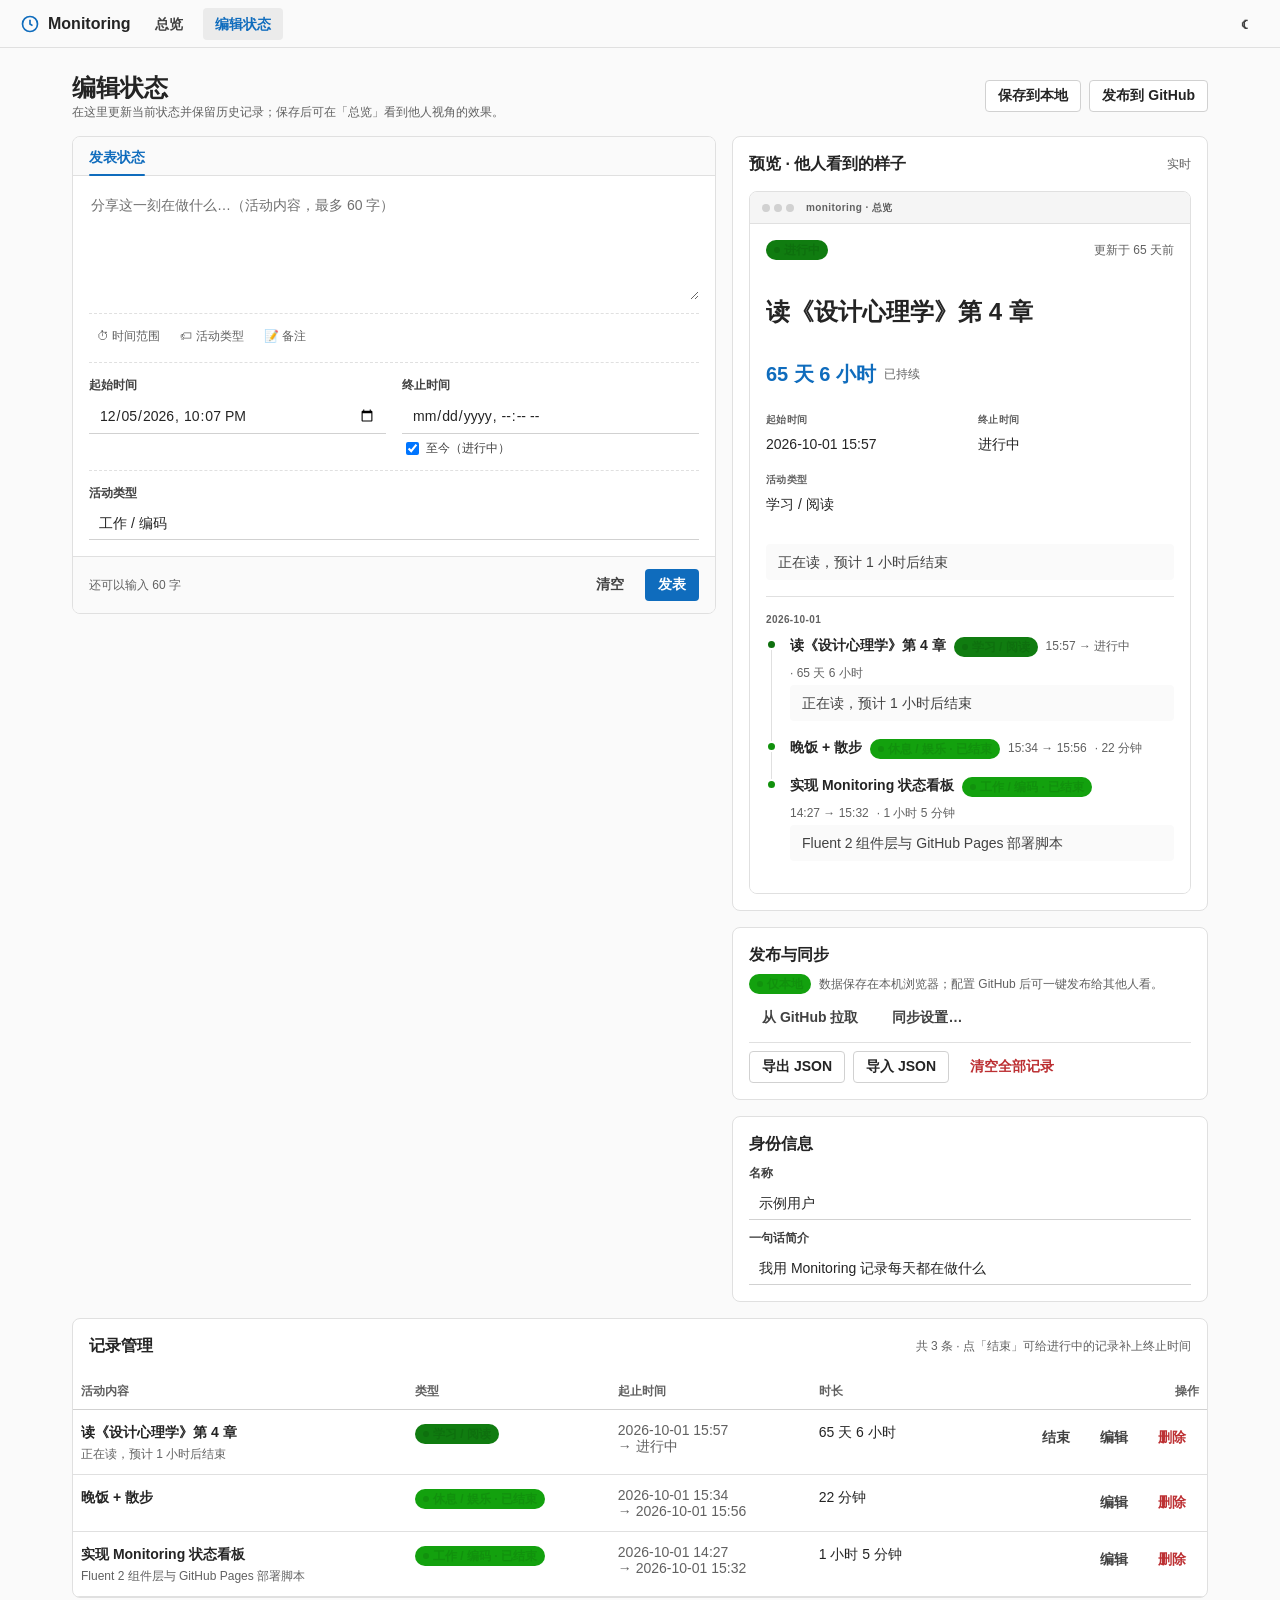
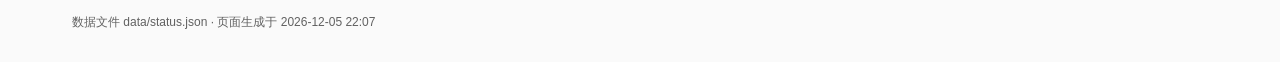
==== edit.html @ 35f2500c "feat: Monitoring 状态看板（Fluent 2 观看页 + QQ 空间式编辑页 + GitHub Pages 一键部署）" ====
<!DOCTYPE html>
<html lang="zh-CN">
<head>
<meta charset="utf-8">
<meta name="viewport" content="width=device-width, initial-scale=1">
<title>Monitoring · 编辑状态</title>
<meta name="color-scheme" content="light dark">
<link rel="icon" href="data:image/svg+xml,<svg xmlns='http://www.w3.org/2000/svg' viewBox='0 0 32 32'><circle cx='16' cy='16' r='11' fill='%230f6cbd'/></svg>">
<link rel="stylesheet" href="assets/tokens.min.css">
<link rel="stylesheet" href="assets/app.css">
</head>
<body>
<header class="app-header">
  <span class="app-header__brand">
    <svg width="20" height="20" viewBox="0 0 24 24" fill="none" stroke="currentColor" stroke-width="2" aria-hidden="true">
      <circle cx="12" cy="12" r="9"></circle><path d="M12 7v5l3 2"></path>
    </svg>
    <span>Monitoring</span>
  </span>
  <nav class="row" aria-label="主导航">
    <a class="nav-link" href="index.html">总览</a>
    <a class="nav-link" href="edit.html" aria-current="page">编辑状态</a>
  </nav>
  <span class="app-header__spacer"></span>
  <button class="btn btn--subtle btn--icon" type="button" data-theme-toggle aria-label="切换主题">☾</button>
</header>

<main class="shell">
  <div class="stack">
    <div class="row row--between">
      <div>
        <h1 class="title3">编辑状态</h1>
        <p class="caption1">在这里更新当前状态并保留历史记录；保存后可在「总览」看到他人视角的效果。</p>
      </div>
      <div class="row">
        <button class="btn btn--secondary" id="save-local" type="button">保存到本地</button>
        <button class="btn btn--secondary" id="push-btn" type="button">发布到 GitHub</button>
      </div>
    </div>

    <div class="grid-2">
      <!-- 左：QQ 空间式发表框 -->
      <section class="composer" aria-label="状态编辑器">
        <div class="composer__tabs" role="tablist">
          <button class="composer__tab" role="tab" aria-selected="true" id="composer-tab">发表状态</button>
        </div>

        <div class="composer__body">
          <label class="hide" for="activity">活动内容</label>
          <textarea class="composer__editable" id="activity" maxlength="60"
            placeholder="分享这一刻在做什么…（活动内容，最多 60 字）"></textarea>

          <div class="composer__toolbar">
            <button class="tool" type="button" data-toggle="time" aria-expanded="true">⏱ 时间范围</button>
            <button class="tool" type="button" data-toggle="kind" aria-expanded="true">🏷 活动类型</button>
            <button class="tool" type="button" data-toggle="note" aria-expanded="false">📝 备注</button>
            <span class="grow"></span>
            <span class="caption1" id="editing-hint"></span>
          </div>

          <div class="composer__panel" id="panel-time">
            <div class="field">
              <label class="field__label" for="start">起始时间</label>
              <input class="input" type="datetime-local" id="start">
            </div>
            <div class="field">
              <label class="field__label" for="end">终止时间</label>
              <input class="input" type="datetime-local" id="end">
              <label class="check" for="ongoing"><input type="checkbox" id="ongoing"> 至今（进行中）</label>
            </div>
          </div>

          <div class="composer__panel" id="panel-kind">
            <div class="field">
              <label class="field__label" for="kind">活动类型</label>
              <select class="select" id="kind"></select>
            </div>
          </div>

          <div class="composer__panel" id="panel-note" hidden>
            <div class="field">
              <label class="field__label" for="note">备注</label>
              <textarea class="textarea" id="note" maxlength="1000" placeholder="补充说明，会显示在记录卡片里"></textarea>
            </div>
          </div>
        </div>

        <div class="composer__footer">
          <span class="counter" id="counter">还可以输入 60 字</span>
          <div class="row">
            <button class="btn btn--subtle hide" id="cancel-edit" type="button">取消编辑</button>
            <button class="btn btn--subtle" id="reset-btn" type="button">清空</button>
            <button class="btn btn--primary" id="submit-btn" type="button">发表</button>
          </div>
        </div>
      </section>

      <!-- 右：预览 / 身份 / 同步 -->
      <div class="stack">
        <section class="card">
          <div class="row row--between">
            <h2 class="subtitle2">预览 · 他人看到的样子</h2>
            <span class="caption1">实时</span>
          </div>
          <div class="preview-frame" style="margin-top: var(--spacingVerticalL)">
            <div class="preview-frame__bar">
              <span class="preview-frame__dot"></span><span class="preview-frame__dot"></span><span class="preview-frame__dot"></span>
              <span class="caption2" style="margin-left: var(--spacingHorizontalS)">monitoring · 总览</span>
            </div>
            <div class="preview-frame__body stack">
              <div id="preview-hero"></div>
              <hr class="divider">
              <div id="preview-timeline"></div>
            </div>
          </div>
        </section>

        <section class="card stack-s">
          <h2 class="subtitle2">发布与同步</h2>
          <div class="sync-state" id="sync-state"></div>
          <div class="row">
            <button class="btn btn--subtle" id="pull-btn" type="button">从 GitHub 拉取</button>
            <button class="btn btn--subtle" id="sync-btn" type="button">同步设置…</button>
          </div>
          <hr class="divider">
          <div class="row">
            <button class="btn btn--secondary" id="export-btn" type="button">导出 JSON</button>
            <button class="btn btn--secondary" id="import-btn" type="button">导入 JSON</button>
            <input class="hide" type="file" id="import-file" accept="application/json">
            <button class="btn btn--danger" id="clear-btn" type="button">清空全部记录</button>
          </div>
        </section>

        <section class="card stack-s">
          <h2 class="subtitle2">身份信息</h2>
          <div class="field">
            <label class="field__label" for="owner-name">名称</label>
            <input class="input" id="owner-name" maxlength="40" placeholder="例如：张三">
          </div>
          <div class="field">
            <label class="field__label" for="owner-bio">一句话简介</label>
            <input class="input" id="owner-bio" maxlength="200" placeholder="例如：在读研究生 / 后端工程师">
          </div>
        </section>
      </div>
    </div>

    <section class="card card--flush">
      <div class="row row--between" style="padding: var(--spacingHorizontalL)">
        <h2 class="subtitle2">记录管理</h2>
        <span class="caption1" id="count-hint"></span>
      </div>
      <table class="table">
        <thead>
          <tr><th>活动内容</th><th>类型</th><th>起止时间</th><th>时长</th><th>操作</th></tr>
        </thead>
        <tbody id="records"></tbody>
      </table>
      <div id="records-empty"></div>
    </section>

    <p class="caption1" id="page-footer"></p>
  </div>
</main>

<!-- 同步设置对话框 -->
<div class="dialog-backdrop hide" id="sync-dialog" role="dialog" aria-modal="true" aria-labelledby="sync-title">
  <div class="dialog stack">
    <div>
      <h2 class="subtitle1" id="sync-title">GitHub 同步设置</h2>
      <p class="caption1">保存时直接向仓库提交 <span class="mono">data/status.json</span>，GitHub Pages 会自动重新发布。Token 只存在本机 localStorage，不会写进仓库；建议使用只勾选 <span class="mono">Contents: Read and write</span> 的细粒度 Token。</p>
    </div>
    <div class="field">
      <label class="field__label" for="cfg-owner">仓库所有者（用户名或组织）</label>
      <input class="input" id="cfg-owner" placeholder="octocat">
    </div>
    <div class="field">
      <label class="field__label" for="cfg-repo">仓库名</label>
      <input class="input" id="cfg-repo" placeholder="Monitoring">
    </div>
    <div class="field">
      <label class="field__label" for="cfg-branch">分支</label>
      <input class="input" id="cfg-branch" placeholder="main">
    </div>
    <div class="field">
      <label class="field__label" for="cfg-path">数据文件路径</label>
      <input class="input" id="cfg-path" placeholder="data/status.json">
    </div>
    <div class="field">
      <label class="field__label" for="cfg-token">个人访问令牌（PAT）</label>
      <input class="input" id="cfg-token" type="password" placeholder="github_pat_..." autocomplete="off">
    </div>
    <div class="row row--between">
      <button class="btn btn--danger" id="sync-clear" type="button">清除配置</button>
      <span class="grow"></span>
      <button class="btn btn--subtle" id="sync-cancel" type="button">取消</button>
      <button class="btn btn--primary" id="sync-save" type="button">保存设置</button>
    </div>
  </div>
</div>

<script src="assets/store.js"></script>
<script src="assets/ui.js"></script>
<script src="assets/edit.js"></script>
</body>
</html>
---- assets/tokens.min.css ----
/* 由 scripts/gen_tokens.mjs 从 @fluentui/tokens 自动生成 —— 请勿手改。
 * 精简子集: 只保留状态页/仪表盘会用到的 token，远小于全量 tokens.css，
 * 适合直接内联进单页应用。需要更多 token 时把规则加进 gen_tokens.mjs 的 KEEP。
 */

:root {
  /* 圆角 */
  --borderRadiusNone: 0;
  --borderRadiusSmall: 2px;
  --borderRadiusMedium: 4px;
  --borderRadiusLarge: 6px;
  --borderRadiusXLarge: 8px;
  --borderRadius2XLarge: 12px;
  --borderRadiusCircular: 10000px;

  /* 描边宽度 */
  --strokeWidthThin: 1px;
  --strokeWidthThick: 2px;
  --strokeWidthThicker: 3px;
  --strokeWidthThickest: 4px;


  /* 字体 */
  --fontSizeBase100: 10px;
  --fontSizeBase200: 12px;
  --fontSizeBase300: 14px;
  --fontSizeBase400: 16px;
  --fontSizeBase500: 20px;
  --fontSizeBase600: 24px;
  --fontFamilyBase: 'Segoe UI', 'Segoe UI Web (West European)', -apple-system, BlinkMacSystemFont, Roboto, 'Helvetica Neue', sans-serif;
  --fontFamilyMonospace: Consolas, 'Courier New', Courier, monospace;
  --fontFamilyNumeric: Bahnschrift, 'Segoe UI', 'Segoe UI Web (West European)', -apple-system, BlinkMacSystemFont, Roboto, 'Helvetica Neue', sans-serif;


  /* 字号/字重 */
  --fontSizeBase100: 10px;
  --fontSizeBase200: 12px;
  --fontSizeBase300: 14px;
  --fontSizeBase400: 16px;
  --fontSizeBase500: 20px;
  --fontSizeBase600: 24px;

  /* 高度层次 elevation */
  --shadow2: 0 0 2px rgba(0,0,0,0.12), 0 1px 2px rgba(0,0,0,0.14);
  --shadow4: 0 0 2px rgba(0,0,0,0.12), 0 2px 4px rgba(0,0,0,0.14);
  --shadow8: 0 0 2px rgba(0,0,0,0.12), 0 4px 8px rgba(0,0,0,0.14);
  --shadow16: 0 0 2px rgba(0,0,0,0.12), 0 8px 16px rgba(0,0,0,0.14);
  --shadow28: 0 0 8px rgba(0,0,0,0.12), 0 14px 28px rgba(0,0,0,0.14);
  --shadow64: 0 0 8px rgba(0,0,0,0.12), 0 32px 64px rgba(0,0,0,0.14);

  /* 动效时长 */
  --durationUltraFast: 50ms;
  --durationFaster: 100ms;
  --durationFast: 150ms;
  --durationNormal: 200ms;
  --durationSlow: 300ms;
  --durationSlower: 400ms;

  /* 缓动曲线 */
  --curveAccelerateMax: cubic-bezier(0.9,0.1,1,0.2);
  --curveAccelerateMid: cubic-bezier(1,0,1,1);
  --curveAccelerateMin: cubic-bezier(0.8,0,0.78,1);
  --curveDecelerateMax: cubic-bezier(0.1,0.9,0.2,1);
  --curveDecelerateMid: cubic-bezier(0,0,0,1);
  --curveDecelerateMin: cubic-bezier(0.33,0,0.1,1);
  --curveEasyEaseMax: cubic-bezier(0.8,0,0.2,1);
  --curveEasyEase: cubic-bezier(0.33,0,0.67,1);

  /* 其他(颜色等) */
  --spacingHorizontalNone: 0;
  --spacingHorizontalXXS: 2px;
  --spacingHorizontalXS: 4px;
  --spacingHorizontalSNudge: 6px;
  --spacingHorizontalS: 8px;
  --spacingHorizontalMNudge: 10px;
  --spacingHorizontalM: 12px;
  --spacingHorizontalL: 16px;
  --spacingHorizontalXL: 20px;
  --spacingHorizontalXXL: 24px;
  --spacingHorizontalXXXL: 32px;
  --spacingVerticalNone: 0;
  --spacingVerticalXXS: 2px;
  --spacingVerticalXS: 4px;
  --spacingVerticalSNudge: 6px;
  --spacingVerticalS: 8px;
  --spacingVerticalMNudge: 10px;
  --spacingVerticalM: 12px;
  --spacingVerticalL: 16px;
  --spacingVerticalXL: 20px;
  --spacingVerticalXXL: 24px;
  --spacingVerticalXXXL: 32px;
  --colorNeutralForeground1: #242424;
  --colorNeutralForeground1Hover: #242424;
  --colorNeutralForeground1Pressed: #242424;
  --colorNeutralForeground1Selected: #242424;
  --colorNeutralForeground2: #424242;
  --colorNeutralForeground2Hover: #242424;
  --colorNeutralForeground2Pressed: #242424;
  --colorNeutralForeground2Selected: #242424;
  --colorNeutralForeground3: #616161;
  --colorNeutralForeground3Hover: #424242;
  --colorNeutralForeground3Pressed: #424242;
  --colorNeutralForeground3Selected: #424242;
  --colorNeutralForeground4: #707070;
  --colorNeutralForegroundDisabled: #bdbdbd;
  --colorNeutralForegroundInvertedDisabled: rgba(255, 255, 255, 0.4);
  --colorCompoundBrandForeground1: #0f6cbd;
  --colorCompoundBrandForeground1Hover: #115ea3;
  --colorCompoundBrandForeground1Pressed: #0f548c;
  --colorBrandForeground1: #0f6cbd;
  --colorBrandForeground2: #115ea3;
  --colorBrandForeground2Hover: #0f548c;
  --colorBrandForeground2Pressed: #0a2e4a;
  --colorNeutralForegroundInverted: #ffffff;
  --colorNeutralForegroundOnBrand: #ffffff;
  --colorNeutralForegroundInvertedLink: #ffffff;
  --colorBrandForegroundInverted: #479ef5;
  --colorBrandForegroundInvertedHover: #62abf5;
  --colorBrandForegroundInvertedPressed: #479ef5;
  --colorNeutralBackground1: #ffffff;
  --colorNeutralBackground1Hover: #f5f5f5;
  --colorNeutralBackground1Pressed: #e0e0e0;
  --colorNeutralBackground1Selected: #ebebeb;
  --colorNeutralBackground2: #fafafa;
  --colorNeutralBackground2Hover: #f0f0f0;
  --colorNeutralBackground2Pressed: #dbdbdb;
  --colorNeutralBackground2Selected: #e6e6e6;
  --colorNeutralBackground3: #f5f5f5;
  --colorNeutralBackground3Hover: #ebebeb;
  --colorNeutralBackground3Pressed: #d6d6d6;
  --colorNeutralBackground3Selected: #e0e0e0;
  --colorNeutralBackground4: #f0f0f0;
  --colorNeutralBackground4Hover: #fafafa;
  --colorNeutralBackground4Pressed: #f5f5f5;
  --colorNeutralBackground4Selected: #ffffff;
  --colorNeutralBackground5: #ebebeb;
  --colorNeutralBackground5Hover: #f5f5f5;
  --colorNeutralBackground5Pressed: #f0f0f0;
  --colorNeutralBackground5Selected: #fafafa;
  --colorNeutralBackground6: #e6e6e6;
  --colorNeutralBackgroundInverted: #292929;
  --colorNeutralBackgroundInvertedHover: #3d3d3d;
  --colorTransparentBackgroundHover: transparent;
  --colorTransparentBackgroundPressed: transparent;
  --colorTransparentBackgroundSelected: transparent;
  --colorNeutralBackgroundDisabled: #f0f0f0;
  --colorBrandBackground: #0f6cbd;
  --colorBrandBackgroundHover: #115ea3;
  --colorBrandBackgroundPressed: #0c3b5e;
  --colorBrandBackgroundSelected: #0f548c;
  --colorCompoundBrandBackground: #0f6cbd;
  --colorCompoundBrandBackgroundHover: #115ea3;
  --colorCompoundBrandBackgroundPressed: #0f548c;
  --colorBrandBackground2: #ebf3fc;
  --colorBrandBackground2Hover: #cfe4fa;
  --colorBrandBackground2Pressed: #96c6fa;
  --colorBrandBackgroundInverted: #ffffff;
  --colorBrandBackgroundInvertedHover: #ebf3fc;
  --colorBrandBackgroundInvertedPressed: #b4d6fa;
  --colorBrandBackgroundInvertedSelected: #cfe4fa;
  --colorNeutralStroke1: #d1d1d1;
  --colorNeutralStroke1Hover: #c7c7c7;
  --colorNeutralStroke1Pressed: #b3b3b3;
  --colorNeutralStroke2: #e0e0e0;
  --colorNeutralStroke3: #f0f0f0;
  --colorBrandStroke1: #0f6cbd;
  --colorBrandStroke2: #b4d6fa;
  --colorBrandStroke2Hover: #77b7f7;
  --colorBrandStroke2Pressed: #0f6cbd;
  --colorCompoundBrandStroke: #0f6cbd;
  --colorCompoundBrandStrokeHover: #115ea3;
  --colorCompoundBrandStrokePressed: #0f548c;
  --colorStrokeFocus1: #ffffff;
  --colorStrokeFocus2: #000000;
  --colorPaletteRedBackground1: #fdf6f6;
  --colorPaletteRedBackground2: #f1bbbc;
  --colorPaletteRedBackground3: #d13438;
  --colorPaletteRedForeground1: #bc2f32;
  --colorPaletteRedForeground2: #751d1f;
  --colorPaletteRedForeground3: #d13438;
  --colorPaletteRedBorder1: #f1bbbc;
  --colorPaletteRedBorder2: #d13438;
  --colorPaletteGreenBackground1: #f1faf1;
  --colorPaletteGreenBackground2: #9fd89f;
  --colorPaletteGreenBackground3: #107c10;
  --colorPaletteGreenForeground1: #0e700e;
  --colorPaletteGreenForeground2: #094509;
  --colorPaletteGreenForeground3: #107c10;
  --colorPaletteGreenBorder1: #9fd89f;
  --colorPaletteGreenBorder2: #107c10;
  --colorPaletteDarkOrangeBackground3: #da3b01;
  --colorPaletteYellowBackground1: #fffef5;
  --colorPaletteYellowBackground2: #fef7b2;
  --colorPaletteYellowBackground3: #fde300;
  --colorPaletteYellowForeground1: #817400;
  --colorPaletteYellowForeground2: #817400;
  --colorPaletteYellowForeground3: #fde300;
  --colorPaletteYellowBorder1: #fef7b2;
  --colorPaletteYellowBorder2: #fde300;
  --colorPaletteLightGreenBackground1: #f2fbf2;
  --colorPaletteLightGreenBackground2: #a7e3a5;
  --colorPaletteLightGreenBackground3: #13a10e;
  --colorPaletteLightGreenForeground1: #11910d;
  --colorPaletteLightGreenForeground2: #0b5a08;
  --colorPaletteLightGreenForeground3: #13a10e;
  --colorPaletteLightGreenBorder1: #a7e3a5;
  --colorPaletteLightGreenBorder2: #13a10e;
  --colorPaletteMarigoldBackground1: #fefbf4;
  --colorPaletteMarigoldBackground2: #f9e2ae;
  --colorPaletteMarigoldBackground3: #eaa300;
  --colorPaletteMarigoldForeground1: #d39300;
  --colorPaletteMarigoldForeground2: #835b00;
  --colorPaletteMarigoldForeground3: #eaa300;
  --colorPaletteMarigoldBorder1: #f9e2ae;
  --colorPaletteMarigoldBorder2: #eaa300;
}

:root[data-theme="dark"] {
  /* 圆角 */
  --borderRadiusNone: 0;
  --borderRadiusSmall: 2px;
  --borderRadiusMedium: 4px;
  --borderRadiusLarge: 6px;
  --borderRadiusXLarge: 8px;
  --borderRadius2XLarge: 12px;
  --borderRadiusCircular: 10000px;

  /* 描边宽度 */
  --strokeWidthThin: 1px;
  --strokeWidthThick: 2px;
  --strokeWidthThicker: 3px;
  --strokeWidthThickest: 4px;


  /* 字体 */
  --fontSizeBase100: 10px;
  --fontSizeBase200: 12px;
  --fontSizeBase300: 14px;
  --fontSizeBase400: 16px;
  --fontSizeBase500: 20px;
  --fontSizeBase600: 24px;
  --fontFamilyBase: 'Segoe UI', 'Segoe UI Web (West European)', -apple-system, BlinkMacSystemFont, Roboto, 'Helvetica Neue', sans-serif;
  --fontFamilyMonospace: Consolas, 'Courier New', Courier, monospace;
  --fontFamilyNumeric: Bahnschrift, 'Segoe UI', 'Segoe UI Web (West European)', -apple-system, BlinkMacSystemFont, Roboto, 'Helvetica Neue', sans-serif;


  /* 字号/字重 */
  --fontSizeBase100: 10px;
  --fontSizeBase200: 12px;
  --fontSizeBase300: 14px;
  --fontSizeBase400: 16px;
  --fontSizeBase500: 20px;
  --fontSizeBase600: 24px;

  /* 高度层次 elevation */
  --shadow2: 0 0 2px rgba(0,0,0,0.24), 0 1px 2px rgba(0,0,0,0.28);
  --shadow4: 0 0 2px rgba(0,0,0,0.24), 0 2px 4px rgba(0,0,0,0.28);
  --shadow8: 0 0 2px rgba(0,0,0,0.24), 0 4px 8px rgba(0,0,0,0.28);
  --shadow16: 0 0 2px rgba(0,0,0,0.24), 0 8px 16px rgba(0,0,0,0.28);
  --shadow28: 0 0 8px rgba(0,0,0,0.24), 0 14px 28px rgba(0,0,0,0.28);
  --shadow64: 0 0 8px rgba(0,0,0,0.24), 0 32px 64px rgba(0,0,0,0.28);

  /* 动效时长 */
  --durationUltraFast: 50ms;
  --durationFaster: 100ms;
  --durationFast: 150ms;
  --durationNormal: 200ms;
  --durationSlow: 300ms;
  --durationSlower: 400ms;

  /* 缓动曲线 */
  --curveAccelerateMax: cubic-bezier(0.9,0.1,1,0.2);
  --curveAccelerateMid: cubic-bezier(1,0,1,1);
  --curveAccelerateMin: cubic-bezier(0.8,0,0.78,1);
  --curveDecelerateMax: cubic-bezier(0.1,0.9,0.2,1);
  --curveDecelerateMid: cubic-bezier(0,0,0,1);
  --curveDecelerateMin: cubic-bezier(0.33,0,0.1,1);
  --curveEasyEaseMax: cubic-bezier(0.8,0,0.2,1);
  --curveEasyEase: cubic-bezier(0.33,0,0.67,1);

  /* 其他(颜色等) */
  --spacingHorizontalNone: 0;
  --spacingHorizontalXXS: 2px;
  --spacingHorizontalXS: 4px;
  --spacingHorizontalSNudge: 6px;
  --spacingHorizontalS: 8px;
  --spacingHorizontalMNudge: 10px;
  --spacingHorizontalM: 12px;
  --spacingHorizontalL: 16px;
  --spacingHorizontalXL: 20px;
  --spacingHorizontalXXL: 24px;
  --spacingHorizontalXXXL: 32px;
  --spacingVerticalNone: 0;
  --spacingVerticalXXS: 2px;
  --spacingVerticalXS: 4px;
  --spacingVerticalSNudge: 6px;
  --spacingVerticalS: 8px;
  --spacingVerticalMNudge: 10px;
  --spacingVerticalM: 12px;
  --spacingVerticalL: 16px;
  --spacingVerticalXL: 20px;
  --spacingVerticalXXL: 24px;
  --spacingVerticalXXXL: 32px;
  --colorNeutralForeground1: #ffffff;
  --colorNeutralForeground1Hover: #ffffff;
  --colorNeutralForeground1Pressed: #ffffff;
  --colorNeutralForeground1Selected: #ffffff;
  --colorNeutralForeground2: #d6d6d6;
  --colorNeutralForeground2Hover: #ffffff;
  --colorNeutralForeground2Pressed: #ffffff;
  --colorNeutralForeground2Selected: #ffffff;
  --colorNeutralForeground3: #adadad;
  --colorNeutralForeground3Hover: #d6d6d6;
  --colorNeutralForeground3Pressed: #d6d6d6;
  --colorNeutralForeground3Selected: #d6d6d6;
  --colorNeutralForeground4: #999999;
  --colorNeutralForegroundDisabled: #5c5c5c;
  --colorNeutralForegroundInvertedDisabled: rgba(255, 255, 255, 0.4);
  --colorCompoundBrandForeground1: #479ef5;
  --colorCompoundBrandForeground1Hover: #62abf5;
  --colorCompoundBrandForeground1Pressed: #2886de;
  --colorBrandForeground1: #479ef5;
  --colorBrandForeground2: #62abf5;
  --colorBrandForeground2Hover: #96c6fa;
  --colorBrandForeground2Pressed: #ebf3fc;
  --colorNeutralForegroundInverted: #242424;
  --colorNeutralForegroundOnBrand: #ffffff;
  --colorNeutralForegroundInvertedLink: #ffffff;
  --colorBrandForegroundInverted: #0f6cbd;
  --colorBrandForegroundInvertedHover: #115ea3;
  --colorBrandForegroundInvertedPressed: #0f548c;
  --colorNeutralBackground1: #292929;
  --colorNeutralBackground1Hover: #3d3d3d;
  --colorNeutralBackground1Pressed: #1f1f1f;
  --colorNeutralBackground1Selected: #383838;
  --colorNeutralBackground2: #1f1f1f;
  --colorNeutralBackground2Hover: #333333;
  --colorNeutralBackground2Pressed: #141414;
  --colorNeutralBackground2Selected: #2e2e2e;
  --colorNeutralBackground3: #141414;
  --colorNeutralBackground3Hover: #292929;
  --colorNeutralBackground3Pressed: #0a0a0a;
  --colorNeutralBackground3Selected: #242424;
  --colorNeutralBackground4: #0a0a0a;
  --colorNeutralBackground4Hover: #1f1f1f;
  --colorNeutralBackground4Pressed: #000000;
  --colorNeutralBackground4Selected: #1a1a1a;
  --colorNeutralBackground5: #000000;
  --colorNeutralBackground5Hover: #141414;
  --colorNeutralBackground5Pressed: #050505;
  --colorNeutralBackground5Selected: #0f0f0f;
  --colorNeutralBackground6: #333333;
  --colorNeutralBackgroundInverted: #ffffff;
  --colorNeutralBackgroundInvertedHover: #f5f5f5;
  --colorTransparentBackgroundHover: transparent;
  --colorTransparentBackgroundPressed: transparent;
  --colorTransparentBackgroundSelected: transparent;
  --colorNeutralBackgroundDisabled: #141414;
  --colorBrandBackground: #115ea3;
  --colorBrandBackgroundHover: #0f6cbd;
  --colorBrandBackgroundPressed: #0c3b5e;
  --colorBrandBackgroundSelected: #0f548c;
  --colorCompoundBrandBackground: #479ef5;
  --colorCompoundBrandBackgroundHover: #62abf5;
  --colorCompoundBrandBackgroundPressed: #2886de;
  --colorBrandBackground2: #082338;
  --colorBrandBackground2Hover: #0c3b5e;
  --colorBrandBackground2Pressed: #061724;
  --colorBrandBackgroundInverted: #ffffff;
  --colorBrandBackgroundInvertedHover: #ebf3fc;
  --colorBrandBackgroundInvertedPressed: #b4d6fa;
  --colorBrandBackgroundInvertedSelected: #cfe4fa;
  --colorNeutralStroke1: #666666;
  --colorNeutralStroke1Hover: #757575;
  --colorNeutralStroke1Pressed: #6b6b6b;
  --colorNeutralStroke2: #525252;
  --colorNeutralStroke3: #3d3d3d;
  --colorBrandStroke1: #479ef5;
  --colorBrandStroke2: #0e4775;
  --colorBrandStroke2Hover: #0e4775;
  --colorBrandStroke2Pressed: #0a2e4a;
  --colorCompoundBrandStroke: #479ef5;
  --colorCompoundBrandStrokeHover: #62abf5;
  --colorCompoundBrandStrokePressed: #2886de;
  --colorStrokeFocus1: #000000;
  --colorStrokeFocus2: #ffffff;
  --colorPaletteRedBackground1: #3f1011;
  --colorPaletteRedBackground2: #751d1f;
  --colorPaletteRedBackground3: #d13438;
  --colorPaletteRedForeground1: #e37d80;
  --colorPaletteRedForeground2: #f1bbbc;
  --colorPaletteRedForeground3: #e37d80;
  --colorPaletteRedBorder1: #d13438;
  --colorPaletteRedBorder2: #e37d80;
  --colorPaletteGreenBackground1: #052505;
  --colorPaletteGreenBackground2: #094509;
  --colorPaletteGreenBackground3: #107c10;
  --colorPaletteGreenForeground1: #54b054;
  --colorPaletteGreenForeground2: #9fd89f;
  --colorPaletteGreenForeground3: #9fd89f;
  --colorPaletteGreenBorder1: #107c10;
  --colorPaletteGreenBorder2: #9fd89f;
  --colorPaletteDarkOrangeBackground3: #da3b01;
  --colorPaletteYellowBackground1: #4c4400;
  --colorPaletteYellowBackground2: #817400;
  --colorPaletteYellowBackground3: #fde300;
  --colorPaletteYellowForeground1: #feee66;
  --colorPaletteYellowForeground2: #fef7b2;
  --colorPaletteYellowForeground3: #fdea3d;
  --colorPaletteYellowBorder1: #fde300;
  --colorPaletteYellowBorder2: #fdea3d;
  --colorPaletteLightGreenBackground1: #063004;
  --colorPaletteLightGreenBackground2: #0b5a08;
  --colorPaletteLightGreenBackground3: #13a10e;
  --colorPaletteLightGreenForeground1: #5ec75a;
  --colorPaletteLightGreenForeground2: #a7e3a5;
  --colorPaletteLightGreenForeground3: #3db838;
  --colorPaletteLightGreenBorder1: #13a10e;
  --colorPaletteLightGreenBorder2: #3db838;
  --colorPaletteMarigoldBackground1: #463100;
  --colorPaletteMarigoldBackground2: #835b00;
  --colorPaletteMarigoldBackground3: #eaa300;
  --colorPaletteMarigoldForeground1: #f2c661;
  --colorPaletteMarigoldForeground2: #f9e2ae;
  --colorPaletteMarigoldForeground3: #efb839;
  --colorPaletteMarigoldBorder1: #eaa300;
  --colorPaletteMarigoldBorder2: #efb839;
}
@media (prefers-color-scheme: dark) {
:root:not([data-theme="light"]) {
  /* 圆角 */
  --borderRadiusNone: 0;
  --borderRadiusSmall: 2px;
  --borderRadiusMedium: 4px;
  --borderRadiusLarge: 6px;
  --borderRadiusXLarge: 8px;
  --borderRadius2XLarge: 12px;
  --borderRadiusCircular: 10000px;

  /* 描边宽度 */
  --strokeWidthThin: 1px;
  --strokeWidthThick: 2px;
  --strokeWidthThicker: 3px;
  --strokeWidthThickest: 4px;


  /* 字体 */
  --fontSizeBase100: 10px;
  --fontSizeBase200: 12px;
  --fontSizeBase300: 14px;
  --fontSizeBase400: 16px;
  --fontSizeBase500: 20px;
  --fontSizeBase600: 24px;
  --fontFamilyBase: 'Segoe UI', 'Segoe UI Web (West European)', -apple-system, BlinkMacSystemFont, Roboto, 'Helvetica Neue', sans-serif;
  --fontFamilyMonospace: Consolas, 'Courier New', Courier, monospace;
  --fontFamilyNumeric: Bahnschrift, 'Segoe UI', 'Segoe UI Web (West European)', -apple-system, BlinkMacSystemFont, Roboto, 'Helvetica Neue', sans-serif;


  /* 字号/字重 */
  --fontSizeBase100: 10px;
  --fontSizeBase200: 12px;
  --fontSizeBase300: 14px;
  --fontSizeBase400: 16px;
  --fontSizeBase500: 20px;
  --fontSizeBase600: 24px;

  /* 高度层次 elevation */
  --shadow2: 0 0 2px rgba(0,0,0,0.24), 0 1px 2px rgba(0,0,0,0.28);
  --shadow4: 0 0 2px rgba(0,0,0,0.24), 0 2px 4px rgba(0,0,0,0.28);
  --shadow8: 0 0 2px rgba(0,0,0,0.24), 0 4px 8px rgba(0,0,0,0.28);
  --shadow16: 0 0 2px rgba(0,0,0,0.24), 0 8px 16px rgba(0,0,0,0.28);
  --shadow28: 0 0 8px rgba(0,0,0,0.24), 0 14px 28px rgba(0,0,0,0.28);
  --shadow64: 0 0 8px rgba(0,0,0,0.24), 0 32px 64px rgba(0,0,0,0.28);

  /* 动效时长 */
  --durationUltraFast: 50ms;
  --durationFaster: 100ms;
  --durationFast: 150ms;
  --durationNormal: 200ms;
  --durationSlow: 300ms;
  --durationSlower: 400ms;

  /* 缓动曲线 */
  --curveAccelerateMax: cubic-bezier(0.9,0.1,1,0.2);
  --curveAccelerateMid: cubic-bezier(1,0,1,1);
  --curveAccelerateMin: cubic-bezier(0.8,0,0.78,1);
  --curveDecelerateMax: cubic-bezier(0.1,0.9,0.2,1);
  --curveDecelerateMid: cubic-bezier(0,0,0,1);
  --curveDecelerateMin: cubic-bezier(0.33,0,0.1,1);
  --curveEasyEaseMax: cubic-bezier(0.8,0,0.2,1);
  --curveEasyEase: cubic-bezier(0.33,0,0.67,1);

  /* 其他(颜色等) */
  --spacingHorizontalNone: 0;
  --spacingHorizontalXXS: 2px;
  --spacingHorizontalXS: 4px;
  --spacingHorizontalSNudge: 6px;
  --spacingHorizontalS: 8px;
  --spacingHorizontalMNudge: 10px;
  --spacingHorizontalM: 12px;
  --spacingHorizontalL: 16px;
  --spacingHorizontalXL: 20px;
  --spacingHorizontalXXL: 24px;
  --spacingHorizontalXXXL: 32px;
  --spacingVerticalNone: 0;
  --spacingVerticalXXS: 2px;
  --spacingVerticalXS: 4px;
  --spacingVerticalSNudge: 6px;
  --spacingVerticalS: 8px;
  --spacingVerticalMNudge: 10px;
  --spacingVerticalM: 12px;
  --spacingVerticalL: 16px;
  --spacingVerticalXL: 20px;
  --spacingVerticalXXL: 24px;
  --spacingVerticalXXXL: 32px;
  --colorNeutralForeground1: #ffffff;
  --colorNeutralForeground1Hover: #ffffff;
  --colorNeutralForeground1Pressed: #ffffff;
  --colorNeutralForeground1Selected: #ffffff;
  --colorNeutralForeground2: #d6d6d6;
  --colorNeutralForeground2Hover: #ffffff;
  --colorNeutralForeground2Pressed: #ffffff;
  --colorNeutralForeground2Selected: #ffffff;
  --colorNeutralForeground3: #adadad;
  --colorNeutralForeground3Hover: #d6d6d6;
  --colorNeutralForeground3Pressed: #d6d6d6;
  --colorNeutralForeground3Selected: #d6d6d6;
  --colorNeutralForeground4: #999999;
  --colorNeutralForegroundDisabled: #5c5c5c;
  --colorNeutralForegroundInvertedDisabled: rgba(255, 255, 255, 0.4);
  --colorCompoundBrandForeground1: #479ef5;
  --colorCompoundBrandForeground1Hover: #62abf5;
  --colorCompoundBrandForeground1Pressed: #2886de;
  --colorBrandForeground1: #479ef5;
  --colorBrandForeground2: #62abf5;
  --colorBrandForeground2Hover: #96c6fa;
  --colorBrandForeground2Pressed: #ebf3fc;
  --colorNeutralForegroundInverted: #242424;
  --colorNeutralForegroundOnBrand: #ffffff;
  --colorNeutralForegroundInvertedLink: #ffffff;
  --colorBrandForegroundInverted: #0f6cbd;
  --colorBrandForegroundInvertedHover: #115ea3;
  --colorBrandForegroundInvertedPressed: #0f548c;
  --colorNeutralBackground1: #292929;
  --colorNeutralBackground1Hover: #3d3d3d;
  --colorNeutralBackground1Pressed: #1f1f1f;
  --colorNeutralBackground1Selected: #383838;
  --colorNeutralBackground2: #1f1f1f;
  --colorNeutralBackground2Hover: #333333;
  --colorNeutralBackground2Pressed: #141414;
  --colorNeutralBackground2Selected: #2e2e2e;
  --colorNeutralBackground3: #141414;
  --colorNeutralBackground3Hover: #292929;
  --colorNeutralBackground3Pressed: #0a0a0a;
  --colorNeutralBackground3Selected: #242424;
  --colorNeutralBackground4: #0a0a0a;
  --colorNeutralBackground4Hover: #1f1f1f;
  --colorNeutralBackground4Pressed: #000000;
  --colorNeutralBackground4Selected: #1a1a1a;
  --colorNeutralBackground5: #000000;
  --colorNeutralBackground5Hover: #141414;
  --colorNeutralBackground5Pressed: #050505;
  --colorNeutralBackground5Selected: #0f0f0f;
  --colorNeutralBackground6: #333333;
  --colorNeutralBackgroundInverted: #ffffff;
  --colorNeutralBackgroundInvertedHover: #f5f5f5;
  --colorTransparentBackgroundHover: transparent;
  --colorTransparentBackgroundPressed: transparent;
  --colorTransparentBackgroundSelected: transparent;
  --colorNeutralBackgroundDisabled: #141414;
  --colorBrandBackground: #115ea3;
  --colorBrandBackgroundHover: #0f6cbd;
  --colorBrandBackgroundPressed: #0c3b5e;
  --colorBrandBackgroundSelected: #0f548c;
  --colorCompoundBrandBackground: #479ef5;
  --colorCompoundBrandBackgroundHover: #62abf5;
  --colorCompoundBrandBackgroundPressed: #2886de;
  --colorBrandBackground2: #082338;
  --colorBrandBackground2Hover: #0c3b5e;
  --colorBrandBackground2Pressed: #061724;
  --colorBrandBackgroundInverted: #ffffff;
  --colorBrandBackgroundInvertedHover: #ebf3fc;
  --colorBrandBackgroundInvertedPressed: #b4d6fa;
  --colorBrandBackgroundInvertedSelected: #cfe4fa;
  --colorNeutralStroke1: #666666;
  --colorNeutralStroke1Hover: #757575;
  --colorNeutralStroke1Pressed: #6b6b6b;
  --colorNeutralStroke2: #525252;
  --colorNeutralStroke3: #3d3d3d;
  --colorBrandStroke1: #479ef5;
  --colorBrandStroke2: #0e4775;
  --colorBrandStroke2Hover: #0e4775;
  --colorBrandStroke2Pressed: #0a2e4a;
  --colorCompoundBrandStroke: #479ef5;
  --colorCompoundBrandStrokeHover: #62abf5;
  --colorCompoundBrandStrokePressed: #2886de;
  --colorStrokeFocus1: #000000;
  --colorStrokeFocus2: #ffffff;
  --colorPaletteRedBackground1: #3f1011;
  --colorPaletteRedBackground2: #751d1f;
  --colorPaletteRedBackground3: #d13438;
  --colorPaletteRedForeground1: #e37d80;
  --colorPaletteRedForeground2: #f1bbbc;
  --colorPaletteRedForeground3: #e37d80;
  --colorPaletteRedBorder1: #d13438;
  --colorPaletteRedBorder2: #e37d80;
  --colorPaletteGreenBackground1: #052505;
  --colorPaletteGreenBackground2: #094509;
  --colorPaletteGreenBackground3: #107c10;
  --colorPaletteGreenForeground1: #54b054;
  --colorPaletteGreenForeground2: #9fd89f;
  --colorPaletteGreenForeground3: #9fd89f;
  --colorPaletteGreenBorder1: #107c10;
  --colorPaletteGreenBorder2: #9fd89f;
  --colorPaletteDarkOrangeBackground3: #da3b01;
  --colorPaletteYellowBackground1: #4c4400;
  --colorPaletteYellowBackground2: #817400;
  --colorPaletteYellowBackground3: #fde300;
  --colorPaletteYellowForeground1: #feee66;
  --colorPaletteYellowForeground2: #fef7b2;
  --colorPaletteYellowForeground3: #fdea3d;
  --colorPaletteYellowBorder1: #fde300;
  --colorPaletteYellowBorder2: #fdea3d;
  --colorPaletteLightGreenBackground1: #063004;
  --colorPaletteLightGreenBackground2: #0b5a08;
  --colorPaletteLightGreenBackground3: #13a10e;
  --colorPaletteLightGreenForeground1: #5ec75a;
  --colorPaletteLightGreenForeground2: #a7e3a5;
  --colorPaletteLightGreenForeground3: #3db838;
  --colorPaletteLightGreenBorder1: #13a10e;
  --colorPaletteLightGreenBorder2: #3db838;
  --colorPaletteMarigoldBackground1: #463100;
  --colorPaletteMarigoldBackground2: #835b00;
  --colorPaletteMarigoldBackground3: #eaa300;
  --colorPaletteMarigoldForeground1: #f2c661;
  --colorPaletteMarigoldForeground2: #f9e2ae;
  --colorPaletteMarigoldForeground3: #efb839;
  --colorPaletteMarigoldBorder1: #eaa300;
  --colorPaletteMarigoldBorder2: #efb839;
}
}

/* 语义状态色别名 */
:root {
  --statusUpBackground: var(--colorPaletteGreenBackground3);
  --statusUpForeground: var(--colorPaletteGreenForeground1);
  --statusDownBackground: var(--colorPaletteRedBackground3);
  --statusDownForeground: var(--colorPaletteRedForeground1);
  --statusWarnBackground: var(--colorPaletteMarigoldBackground3);
  --statusWarnForeground: var(--colorPaletteMarigoldForeground1);
  --statusIdleBackground: var(--colorPaletteLightGreenBackground3);
  --statusIdleForeground: var(--colorPaletteLightGreenForeground1);
}
---- assets/app.css ----
/* Monitoring — Fluent 2 组件层。数值全部来自 tokens.min.css 的官方 token。 */

/* tokens.min.css 未收录的少数 token 的官方等价映射 */
:root {
  --colorNeutralStrokeAccessible: var(--colorNeutralStroke1);
  --colorNeutralStrokeAccessibleHover: var(--colorNeutralStroke1Hover);
  --colorBrandForegroundLink: var(--colorBrandForeground1);
}

*,
*::before,
*::after {
  box-sizing: border-box;
}

html,
body {
  margin: 0;
  height: 100%;
}

body {
  background: var(--colorNeutralBackground2);
  color: var(--colorNeutralForeground1);
  font-family: var(--fontFamilyBase);
  font-size: var(--fontSizeBase300);
  line-height: 20px;
  -webkit-font-smoothing: antialiased;
}

a {
  color: var(--colorBrandForegroundLink, var(--colorBrandForeground1));
}

:focus-visible {
  outline: 2px solid var(--colorStrokeFocus2);
  outline-offset: 2px;
  border-radius: var(--borderRadiusMedium);
}

.mono {
  font-family: var(--fontFamilyMonospace);
}

/* ---------- 排版 ---------- */
.title3 { font-size: var(--fontSizeBase600); line-height: 32px; font-weight: 600; margin: 0; }
.subtitle1 { font-size: var(--fontSizeBase500); line-height: 28px; font-weight: 600; margin: 0; }
.subtitle2 { font-size: var(--fontSizeBase400); line-height: 22px; font-weight: 600; margin: 0; }
.body1 { font-size: var(--fontSizeBase300); line-height: 20px; margin: 0; }
.body1Strong { font-size: var(--fontSizeBase300); line-height: 20px; font-weight: 600; margin: 0; }
.caption1 { font-size: var(--fontSizeBase200); line-height: 16px; color: var(--colorNeutralForeground3); margin: 0; }
.caption2 {
  font-size: var(--fontSizeBase100);
  line-height: 14px;
  font-weight: 600;
  letter-spacing: .4px;
  color: var(--colorNeutralForeground3);
  margin: 0;
}
.muted { color: var(--colorNeutralForeground2); }
.muted-3 { color: var(--colorNeutralForeground3); }

/* ---------- 壳层 ---------- */
.app-header {
  position: sticky;
  top: 0;
  z-index: 20;
  display: flex;
  align-items: center;
  gap: var(--spacingHorizontalM);
  height: 48px;
  padding: 0 var(--spacingHorizontalXL);
  background: var(--colorNeutralBackground2);
  border-bottom: 1px solid var(--colorNeutralStroke2);
}

.app-header__brand {
  display: flex;
  align-items: center;
  gap: var(--spacingHorizontalS);
  font-weight: 600;
  font-size: var(--fontSizeBase400);
}

.app-header__brand svg { color: var(--colorBrandForeground1); }
.app-header__spacer { flex: 1; }

.nav-link {
  display: inline-flex;
  align-items: center;
  gap: var(--spacingHorizontalXS);
  height: 32px;
  padding: 0 var(--spacingHorizontalM);
  border-radius: var(--borderRadiusMedium);
  color: var(--colorNeutralForeground2);
  font-weight: 600;
  text-decoration: none;
  transition: background var(--durationFaster) var(--curveEasyEase);
}

.nav-link:hover { background: var(--colorNeutralBackground1Hover); color: var(--colorNeutralForeground1); }
.nav-link[aria-current="page"] { color: var(--colorBrandForeground1); background: var(--colorNeutralBackground1Selected); }

.shell {
  max-width: 1200px;
  margin: 0 auto;
  padding: var(--spacingHorizontalXXL) var(--spacingHorizontalXXXL) var(--spacingVerticalXXXL);
}

.grid-2 {
  display: grid;
  grid-template-columns: minmax(0, 1.15fr) minmax(0, .85fr);
  gap: var(--spacingHorizontalL);
  align-items: start;
}

.stack { display: flex; flex-direction: column; gap: var(--spacingVerticalL); }
.stack-s { display: flex; flex-direction: column; gap: var(--spacingVerticalS); }
.stack-xs { display: flex; flex-direction: column; gap: var(--spacingVerticalXS); }
.row { display: flex; align-items: center; gap: var(--spacingHorizontalS); flex-wrap: wrap; }
.row--between { justify-content: space-between; }
.grow { flex: 1; min-width: 0; }

/* ---------- 卡片 ---------- */
.card {
  background: var(--colorNeutralBackground1);
  border: 1px solid var(--colorNeutralStroke2);
  border-radius: var(--borderRadiusXLarge);
  padding: var(--spacingHorizontalL);
}

.card--flush { padding: 0; overflow: hidden; }
.card--quiet { background: var(--colorNeutralBackground2); border-color: transparent; }

.hero {
  display: flex;
  flex-direction: column;
  gap: var(--spacingVerticalM);
}

.hero__activity {
  font-size: var(--fontSizeBase600);
  line-height: 32px;
  font-weight: 600;
  overflow-wrap: anywhere;
}

.hero__timer {
  font-family: var(--fontFamilyNumeric, var(--fontFamilyMonospace));
  font-size: var(--fontSizeBase500);
  font-weight: 600;
  color: var(--colorBrandForeground1);
}

.meta-grid {
  display: grid;
  grid-template-columns: repeat(auto-fit, minmax(160px, 1fr));
  gap: var(--spacingHorizontalL);
}

.meta-grid dt { font-size: var(--fontSizeBase100); font-weight: 600; letter-spacing: .4px; color: var(--colorNeutralForeground3); }
.meta-grid dd { margin: var(--spacingVerticalXS) 0 0; font-size: var(--fontSizeBase300); }

.stat-grid {
  display: grid;
  grid-template-columns: repeat(auto-fit, minmax(140px, 1fr));
  gap: var(--spacingHorizontalM);
}

.stat { padding: var(--spacingHorizontalM); background: var(--colorNeutralBackground2); border-radius: var(--borderRadiusXLarge); }
.stat__value { font-size: var(--fontSizeBase500); font-weight: 600; font-family: var(--fontFamilyNumeric, var(--fontFamilyBase)); }
.stat__label { margin-top: var(--spacingVerticalXS); }

/* ---------- 状态胶囊 ---------- */
.badge {
  display: inline-flex;
  align-items: center;
  gap: var(--spacingHorizontalXS);
  height: 20px;
  padding: 0 var(--spacingHorizontalS);
  border-radius: var(--borderRadiusCircular);
  font-size: var(--fontSizeBase200);
  font-weight: 600;
  white-space: nowrap;
}

.badge::before { content: ""; width: 6px; height: 6px; border-radius: var(--borderRadiusCircular); background: currentColor; }
.badge--up { background: var(--statusUpBackground); color: var(--statusUpForeground); }
.badge--warn { background: var(--statusWarnBackground); color: var(--statusWarnForeground); }
.badge--down { background: var(--statusDownBackground); color: var(--statusDownForeground); }
.badge--idle { background: var(--statusIdleBackground); color: var(--statusIdleForeground); }
.badge--plain { background: var(--colorNeutralBackground3); color: var(--colorNeutralForeground2); }
.badge--plain::before { display: none; }

/* ---------- 按钮 ---------- */
.btn {
  display: inline-flex;
  align-items: center;
  justify-content: center;
  gap: var(--spacingHorizontalXS);
  min-height: 32px;
  padding: 0 var(--spacingHorizontalM);
  border: 1px solid transparent;
  border-radius: var(--borderRadiusMedium);
  background: var(--colorNeutralBackground1);
  color: var(--colorNeutralForeground1);
  font-family: inherit;
  font-size: var(--fontSizeBase300);
  font-weight: 600;
  cursor: pointer;
  transition: background var(--durationFaster) var(--curveEasyEase), color var(--durationFaster) var(--curveEasyEase);
}

.btn:disabled { color: var(--colorNeutralForegroundDisabled); background: var(--colorNeutralBackgroundDisabled); cursor: not-allowed; }
.btn--primary { background: var(--colorBrandBackground); color: var(--colorNeutralForegroundOnBrand); }
.btn--primary:hover:not(:disabled) { background: var(--colorBrandBackgroundHover); }
.btn--primary:active:not(:disabled) { background: var(--colorBrandBackgroundPressed); }
.btn--secondary { border-color: var(--colorNeutralStroke1); }
.btn--secondary:hover:not(:disabled) { background: var(--colorNeutralBackground1Hover); }
.btn--subtle { background: transparent; color: var(--colorNeutralForeground2); }
.btn--subtle:hover:not(:disabled) { background: var(--colorNeutralBackground1Hover); color: var(--colorNeutralForeground1); }
.btn--danger { color: var(--colorPaletteRedForeground1); }
.btn--danger:hover:not(:disabled) { background: var(--colorPaletteRedBackground1); }
.btn--icon { width: 32px; padding: 0; }
.btn--large { min-height: 40px; padding: 0 var(--spacingHorizontalL); }

/* ---------- 输入 ---------- */
.field { display: flex; flex-direction: column; gap: var(--spacingVerticalXS); }

.field__label {
  font-size: var(--fontSizeBase200);
  font-weight: 600;
  color: var(--colorNeutralForeground2);
}

.input,
.textarea,
.select {
  width: 100%;
  font-family: inherit;
  font-size: var(--fontSizeBase300);
  line-height: 20px;
  color: var(--colorNeutralForeground1);
  background: var(--colorNeutralBackground1);
  border: none;
  border-bottom: 1px solid var(--colorNeutralStrokeAccessible);
  border-radius: var(--borderRadiusMedium) var(--borderRadiusMedium) 0 0;
  padding: 6px var(--spacingHorizontalMNudge);
  transition: border-color var(--durationFaster) var(--curveEasyEase);
}

.textarea { min-height: 76px; resize: vertical; line-height: 22px; }

.input:hover,
.textarea:hover,
.select:hover { border-bottom-color: var(--colorNeutralStrokeAccessibleHover, var(--colorNeutralStroke1Hover)); }

.input:focus,
.textarea:focus,
.select:focus {
  outline: none;
  border-bottom: 2px solid var(--colorBrandStroke1);
  padding-bottom: 5px;
}

.input::placeholder,
.textarea::placeholder { color: var(--colorNeutralForeground4); }

.select { appearance: none; background-image: none; cursor: pointer; }

.error-text { color: var(--colorPaletteRedForeground1); font-size: var(--fontSizeBase200); }

/* ---------- QQ 空间式发表框 ---------- */
.composer {
  background: var(--colorNeutralBackground1);
  border: 1px solid var(--colorNeutralStroke2);
  border-radius: var(--borderRadiusXLarge);
  overflow: hidden;
}

.composer__tabs {
  display: flex;
  gap: var(--spacingHorizontalXL);
  padding: var(--spacingHorizontalM) var(--spacingHorizontalL) 0;
  border-bottom: 1px solid var(--colorNeutralStroke2);
  background: var(--colorNeutralBackground2);
}

.composer__tab {
  position: relative;
  padding: 0 0 var(--spacingVerticalS);
  border: none;
  background: none;
  font-family: inherit;
  font-size: var(--fontSizeBase300);
  font-weight: 600;
  color: var(--colorNeutralForeground2);
  cursor: pointer;
}

.composer__tab[aria-selected="true"] { color: var(--colorBrandForeground1); }

.composer__tab[aria-selected="true"]::after {
  content: "";
  position: absolute;
  inset: auto 0 -1px;
  height: 2px;
  background: var(--colorCompoundBrandStroke, var(--colorBrandStroke1));
  border-radius: var(--borderRadiusCircular);
}

.composer__body { padding: var(--spacingHorizontalL); }

.composer__editable {
  width: 100%;
  min-height: 108px;
  max-height: 320px;
  border: none;
  outline: none;
  resize: vertical;
  background: transparent;
  color: var(--colorNeutralForeground1);
  font-family: inherit;
  font-size: var(--fontSizeBase300);
  line-height: 22px;
}

.composer__editable::placeholder { color: var(--colorNeutralForeground4); }

.composer__toolbar {
  display: flex;
  align-items: center;
  gap: var(--spacingHorizontalXS);
  margin-top: var(--spacingVerticalS);
  padding-top: var(--spacingVerticalS);
  border-top: 1px dashed var(--colorNeutralStroke2);
}

.tool {
  display: inline-flex;
  align-items: center;
  gap: var(--spacingHorizontalXS);
  height: 28px;
  padding: 0 var(--spacingHorizontalS);
  border: none;
  border-radius: var(--borderRadiusMedium);
  background: transparent;
  color: var(--colorNeutralForeground3);
  font-family: inherit;
  font-size: var(--fontSizeBase200);
  cursor: pointer;
  transition: background var(--durationFaster) var(--curveEasyEase), color var(--durationFaster) var(--curveEasyEase);
}

.tool:hover { background: var(--colorNeutralBackground1Hover); color: var(--colorNeutralForeground1); }

.composer__footer {
  display: flex;
  align-items: center;
  justify-content: space-between;
  gap: var(--spacingHorizontalM);
  padding: var(--spacingHorizontalM) var(--spacingHorizontalL);
  border-top: 1px solid var(--colorNeutralStroke2);
  background: var(--colorNeutralBackground2);
}

.counter { font-size: var(--fontSizeBase200); color: var(--colorNeutralForeground3); font-family: var(--fontFamilyNumeric, var(--fontFamilyBase)); }
.counter--over { color: var(--colorPaletteRedForeground1); }

/* ---------- 时间线 ---------- */
.timeline { list-style: none; margin: 0; padding: 0; }

.timeline__day { margin: var(--spacingVerticalL) 0 var(--spacingVerticalS); }
.timeline__day:first-child { margin-top: 0; }

.timeline__item {
  position: relative;
  padding: 0 0 var(--spacingVerticalL) var(--spacingHorizontalXXL);
}

.timeline__item::before {
  content: "";
  position: absolute;
  left: 5px;
  top: 6px;
  bottom: -6px;
  width: 1px;
  background: var(--colorNeutralStroke2);
}

.timeline__item:last-child::before { display: none; }

.timeline__dot {
  position: absolute;
  left: 0;
  top: 4px;
  width: 11px;
  height: 11px;
  border-radius: var(--borderRadiusCircular);
  background: var(--colorNeutralBackground3);
  border: 2px solid var(--colorNeutralBackground1);
}

.timeline__dot--up { background: var(--statusUpForeground); }
.timeline__dot--warn { background: var(--statusWarnForeground); }
.timeline__dot--down { background: var(--statusDownForeground); }
.timeline__dot--idle { background: var(--statusIdleForeground); }

.timeline__head { display: flex; align-items: baseline; gap: var(--spacingHorizontalS); flex-wrap: wrap; }
.timeline__note {
  margin-top: var(--spacingVerticalXS);
  padding: var(--spacingHorizontalS) var(--spacingHorizontalM);
  border-radius: var(--borderRadiusMedium);
  background: var(--colorNeutralBackground2);
  color: var(--colorNeutralForeground2);
  font-size: var(--fontSizeBase300);
  white-space: pre-wrap;
  overflow-wrap: anywhere;
}

/* ---------- 表格（记录管理） ---------- */
.table { width: 100%; border-collapse: collapse; }
.table th {
  padding: var(--spacingVerticalS) var(--spacingHorizontalS);
  border-bottom: 1px solid var(--colorNeutralStroke1);
  font-size: var(--fontSizeBase200);
  font-weight: 600;
  text-align: left;
  color: var(--colorNeutralForeground3);
}
.table td {
  padding: var(--spacingVerticalM) var(--spacingHorizontalS);
  border-bottom: 1px solid var(--colorNeutralStroke2);
  vertical-align: top;
  font-size: var(--fontSizeBase300);
}
.table tr:hover td { background: var(--colorNeutralBackground1Hover); }
.table td:last-child, .table th:last-child { text-align: right; white-space: nowrap; }
.table .num { font-family: var(--fontFamilyNumeric, var(--fontFamilyBase)); }

/* ---------- 对话框 ---------- */
.dialog-backdrop {
  position: fixed;
  inset: 0;
  display: grid;
  place-items: center;
  padding: var(--spacingHorizontalL);
  background: rgb(0 0 0 / .4);
  z-index: 60;
}

.dialog {
  width: min(560px, 100%);
  max-height: 90vh;
  overflow: auto;
  padding: var(--spacingHorizontalXXL);
  background: var(--colorNeutralBackground1);
  border-radius: var(--borderRadiusXLarge);
  box-shadow: var(--shadow28);
  animation: dialog-in var(--durationNormal) var(--curveDecelerateMid);
}

@keyframes dialog-in {
  from { opacity: 0; transform: translateY(8px); }
  to { opacity: 1; transform: none; }
}

/* ---------- Toast ---------- */
.toasts {
  position: fixed;
  right: var(--spacingHorizontalXL);
  bottom: var(--spacingVerticalXL);
  z-index: 80;
  display: flex;
  flex-direction: column;
  gap: var(--spacingVerticalS);
}

.toast {
  min-width: 240px;
  max-width: 360px;
  padding: var(--spacingHorizontalM) var(--spacingHorizontalL);
  border-radius: var(--borderRadiusXLarge);
  background: var(--colorNeutralBackground1);
  border: 1px solid var(--colorNeutralStroke2);
  box-shadow: var(--shadow16);
  font-size: var(--fontSizeBase300);
  animation: dialog-in var(--durationNormal) var(--curveDecelerateMid);
}

/* ---------- 编辑页附加件 ---------- */
.composer__panel {
  display: grid;
  grid-template-columns: repeat(auto-fit, minmax(180px, 1fr));
  gap: var(--spacingHorizontalL);
  padding-top: var(--spacingVerticalM);
  margin-top: var(--spacingVerticalM);
  border-top: 1px dashed var(--colorNeutralStroke2);
}

.composer__panel[hidden] { display: none; }
.check { display: inline-flex; align-items: center; gap: var(--spacingHorizontalXS); font-size: var(--fontSizeBase200); color: var(--colorNeutralForeground2); }

.preview-frame { border: 1px solid var(--colorNeutralStroke2); border-radius: var(--borderRadiusXLarge); overflow: hidden; background: var(--colorNeutralBackground1); }
.preview-frame__bar { display: flex; align-items: center; gap: var(--spacingHorizontalXS); height: 32px; padding: 0 var(--spacingHorizontalM); background: var(--colorNeutralBackground3); border-bottom: 1px solid var(--colorNeutralStroke2); }
.preview-frame__dot { width: 8px; height: 8px; border-radius: var(--borderRadiusCircular); background: var(--colorNeutralStroke1); }
.preview-frame__body { padding: var(--spacingHorizontalL); background: var(--colorNeutralBackground1); }

.sync-state { display: flex; align-items: center; gap: var(--spacingHorizontalS); flex-wrap: wrap; }
.divider { height: 1px; background: var(--colorNeutralStroke2); border: 0; margin: 0; }

.toast--error { border-left: 3px solid var(--colorPaletteRedBorder2); }
.toast--ok { border-left: 3px solid var(--colorPaletteGreenBorder2); }

/* ---------- 空状态 / 提示条 ---------- */
.empty {
  display: flex;
  flex-direction: column;
  align-items: center;
  gap: var(--spacingVerticalM);
  padding: var(--spacingVerticalXXXL) var(--spacingHorizontalL);
  text-align: center;
}

.empty svg { color: var(--colorNeutralForeground3); }

.banner {
  display: flex;
  align-items: center;
  gap: var(--spacingHorizontalS);
  padding: var(--spacingHorizontalS) var(--spacingHorizontalM);
  border-radius: var(--borderRadiusMedium);
  background: var(--colorPaletteMarigoldBackground1);
  color: var(--colorPaletteMarigoldForeground2);
  font-size: var(--fontSizeBase200);
}

.banner[hidden] { display: none; }

.hide { display: none !important; }

@media (max-width: 900px) {
  .grid-2 { grid-template-columns: minmax(0, 1fr); }
  .shell { padding: var(--spacingHorizontalL) var(--spacingHorizontalL) var(--spacingVerticalXXL); }
}

@media (max-width: 640px) {
  .app-header { padding: 0 var(--spacingHorizontalM); }
  .app-header__brand span { display: none; }
  .table th:nth-child(3), .table td:nth-child(3), .table th:nth-child(4), .table td:nth-child(4) { display: none; }
}

@media (prefers-reduced-motion: reduce) {
  * { animation-duration: .01ms !important; transition-duration: .01ms !important; }
}
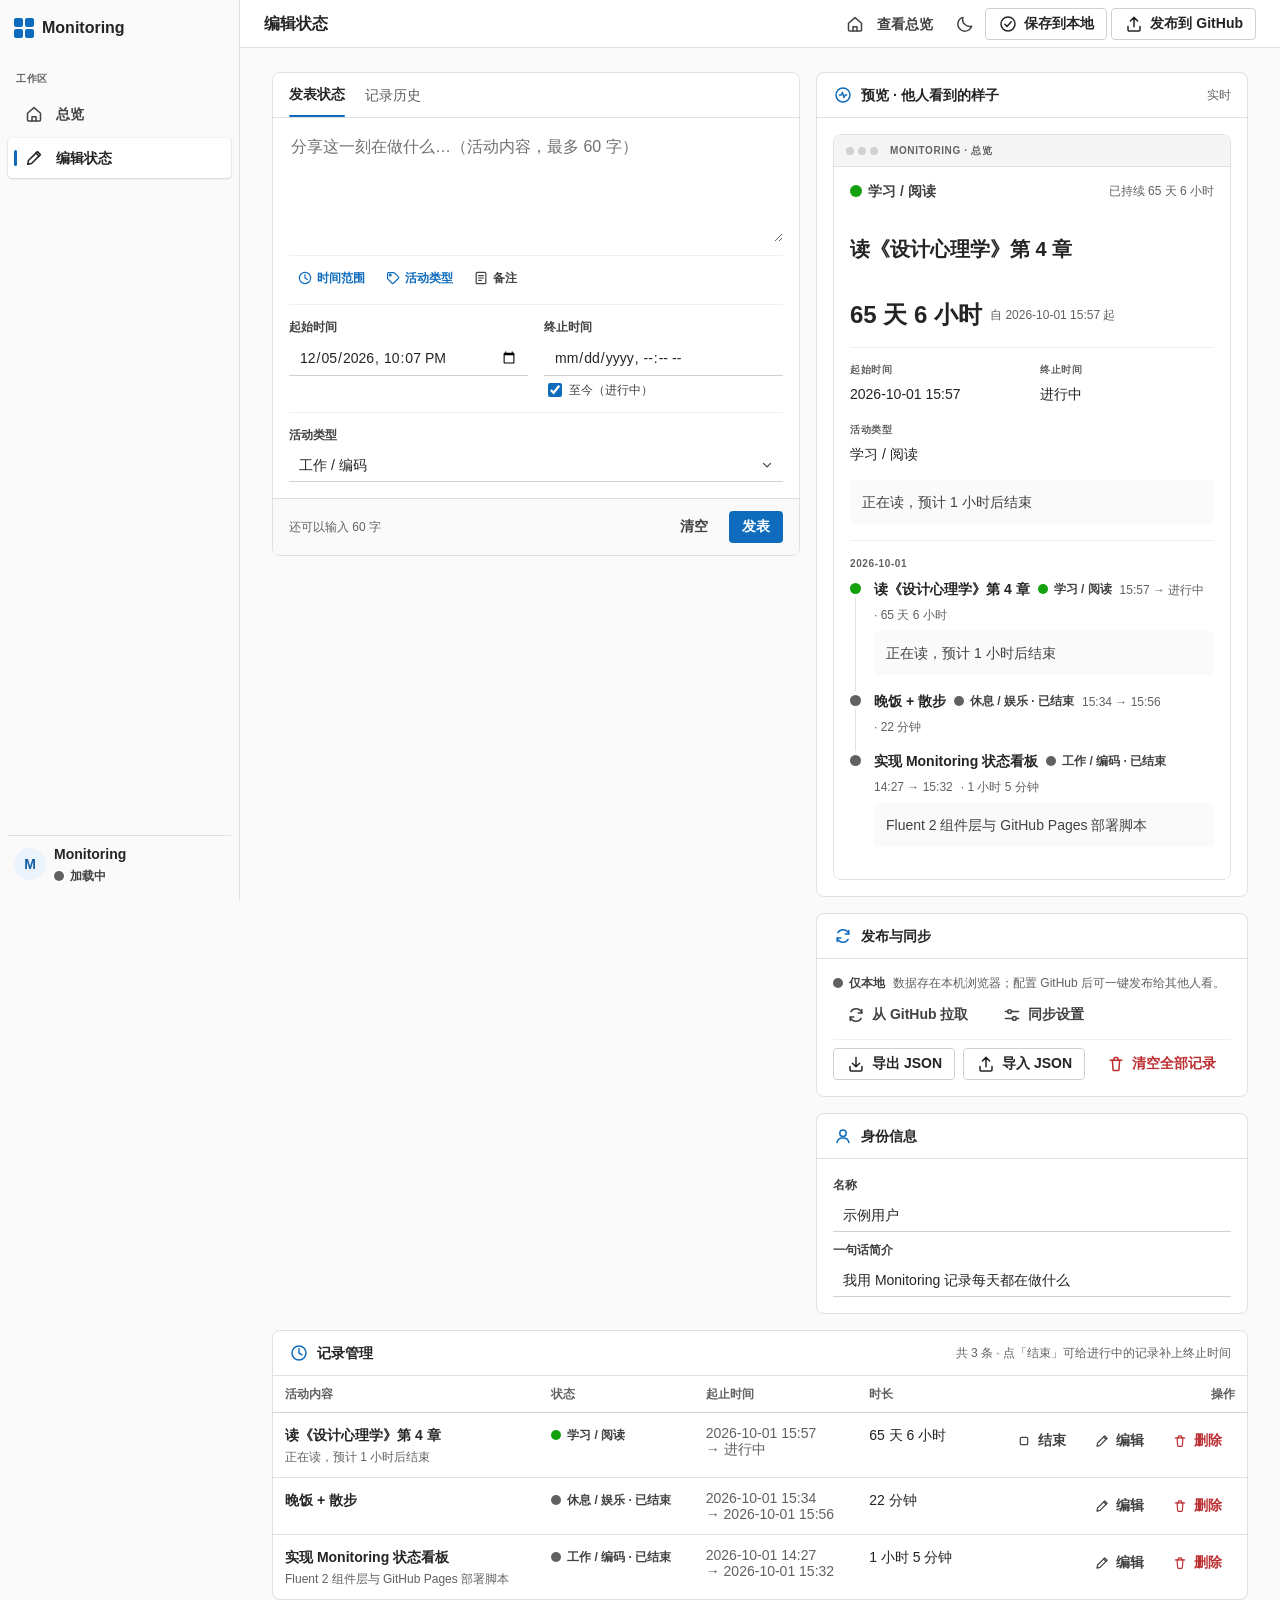
==== commit a802cdd2: "fix(ui): 状态改用 Fluent presence（圆点+中性文字），修正编辑页 badge API 报错与表格按钮挤压" ====
--- a/edit.html
+++ b/edit.html
@@ -5,170 +5,263 @@
 <meta name="viewport" content="width=device-width, initial-scale=1">
 <title>Monitoring · 编辑状态</title>
 <meta name="color-scheme" content="light dark">
-<link rel="icon" href="data:image/svg+xml,<svg xmlns='http://www.w3.org/2000/svg' viewBox='0 0 32 32'><circle cx='16' cy='16' r='11' fill='%230f6cbd'/></svg>">
+<link rel="icon" href="data:image/svg+xml,<svg xmlns='http://www.w3.org/2000/svg' viewBox='0 0 32 32'><rect width='32' height='32' rx='6' fill='%230f6cbd'/></svg>">
 <link rel="stylesheet" href="assets/tokens.min.css">
 <link rel="stylesheet" href="assets/app.css">
 </head>
 <body>
-<header class="app-header">
-  <span class="app-header__brand">
-    <svg width="20" height="20" viewBox="0 0 24 24" fill="none" stroke="currentColor" stroke-width="2" aria-hidden="true">
-      <circle cx="12" cy="12" r="9"></circle><path d="M12 7v5l3 2"></path>
-    </svg>
-    <span>Monitoring</span>
-  </span>
-  <nav class="row" aria-label="主导航">
-    <a class="nav-link" href="index.html">总览</a>
-    <a class="nav-link" href="edit.html" aria-current="page">编辑状态</a>
+<svg xmlns="http://www.w3.org/2000/svg" style="display:none" aria-hidden="true">
+  <symbol id="i-home" viewBox="0 0 20 20"><path d="M3.5 9.2 10 3.6l6.5 5.6V16a1 1 0 0 1-1 1h-11a1 1 0 0 1-1-1z"/><path d="M8 17v-4.2h4V17"/></symbol>
+  <symbol id="i-edit" viewBox="0 0 20 20"><path d="M13.4 3.6l3 3-8.9 8.9-3.8.8.8-3.8z"/><path d="M12 5l3 3"/></symbol>
+  <symbol id="i-clock" viewBox="0 0 20 20"><circle cx="10" cy="10" r="7"/><path d="M10 5.8V10l3 1.8"/></symbol>
+  <symbol id="i-tag" viewBox="0 0 20 20"><path d="M3.2 10.9V4.4a1.2 1.2 0 0 1 1.2-1.2h6.5a1.2 1.2 0 0 1 .85.35l5.1 5.1a1.2 1.2 0 0 1 0 1.7l-6.25 6.25a1.2 1.2 0 0 1-1.7 0l-5.1-5.1a1.2 1.2 0 0 1-.35-.85z"/><circle cx="6.6" cy="6.6" r="1.1"/></symbol>
+  <symbol id="i-note" viewBox="0 0 20 20"><path d="M5.2 3h9.6a1.2 1.2 0 0 1 1.2 1.2v11.6a1.2 1.2 0 0 1-1.2 1.2H5.2A1.2 1.2 0 0 1 4 15.8V4.2A1.2 1.2 0 0 1 5.2 3z"/><path d="M7 7h6M7 10h6M7 13h3.5"/></symbol>
+  <symbol id="i-pulse" viewBox="0 0 20 20"><circle cx="10" cy="10" r="7"/><path d="M6.4 10h1.8l1.2-2.6 1.6 5 1.2-2.4h1.4"/></symbol>
+  <symbol id="i-info" viewBox="0 0 20 20"><circle cx="10" cy="10" r="7"/><path d="M10 9v4.6M10 6.5h.01"/></symbol>
+  <symbol id="i-error" viewBox="0 0 20 20"><circle cx="10" cy="10" r="7"/><path d="M10 6.4v4.4M10 13.4h.01"/></symbol>
+  <symbol id="i-check" viewBox="0 0 20 20"><circle cx="10" cy="10" r="7"/><path d="M6.8 10.2l2.2 2.2 4.2-4.6"/></symbol>
+  <symbol id="i-moon" viewBox="0 0 20 20"><path d="M16.6 12.1A7 7 0 0 1 7.9 3.4a7 7 0 1 0 8.7 8.7z"/></symbol>
+  <symbol id="i-sun" viewBox="0 0 20 20"><circle cx="10" cy="10" r="3.4"/><path d="M10 2.6v1.6M10 15.8v1.6M17.4 10h-1.6M4.2 10H2.6M15.2 4.8l-1.1 1.1M5.9 14.1l-1.1 1.1M15.2 15.2l-1.1-1.1M5.9 5.9 4.8 4.8"/></symbol>
+  <symbol id="i-upload" viewBox="0 0 20 20"><path d="M10 12.8V3.4M6.4 7 10 3.4 13.6 7"/><path d="M4 12.4v3.4a1.2 1.2 0 0 0 1.2 1.2h9.6a1.2 1.2 0 0 0 1.2-1.2v-3.4"/></symbol>
+  <symbol id="i-download" viewBox="0 0 20 20"><path d="M10 3.4v9.4M6.4 9.2 10 12.8l3.6-3.6"/><path d="M4 12.4v3.4a1.2 1.2 0 0 0 1.2 1.2h9.6a1.2 1.2 0 0 0 1.2-1.2v-3.4"/></symbol>
+  <symbol id="i-sync" viewBox="0 0 20 20"><path d="M15.8 8A6 6 0 0 0 4.9 6.6M4.2 12A6 6 0 0 0 15.1 13.4"/><path d="M15.8 4.4V8h-3.6M4.2 15.6V12h3.6"/></symbol>
+  <symbol id="i-options" viewBox="0 0 20 20"><path d="M3.4 6.6h2.3M9.5 6.6h7.1M3.4 13.4h7.1M14.3 13.4h2.3"/><circle cx="7.6" cy="6.6" r="1.9"/><circle cx="12.4" cy="13.4" r="1.9"/></symbol>
+  <symbol id="i-stop" viewBox="0 0 20 20"><rect x="5.4" y="5.4" width="9.2" height="9.2" rx="1.6"/></symbol>
+  <symbol id="i-delete" viewBox="0 0 20 20"><path d="M4.2 6.2h11.6"/><path d="M8 6.2V4.6a1 1 0 0 1 1-1h2a1 1 0 0 1 1 1v1.6"/><path d="M6.4 6.2l.6 9.4a1.1 1.1 0 0 0 1.1 1h3.8a1.1 1.1 0 0 0 1.1-1l.6-9.4"/></symbol>
+  <symbol id="i-chevron" viewBox="0 0 20 20"><path d="M5.6 8l4.4 4.4L14.4 8"/></symbol>
+  <symbol id="i-person" viewBox="0 0 20 20"><circle cx="10" cy="7.2" r="3.2"/><path d="M4 16.6c.6-3.2 3-4.6 6-4.6s5.4 1.4 6 4.6"/></symbol>
+</svg>
+
+<div class="layout">
+  <nav class="rail" aria-label="主导航">
+    <div class="rail__brand">
+      <span class="rail__logo" aria-hidden="true"><i></i><i></i><i></i><i></i></span>
+      <span>Monitoring</span>
+    </div>
+    <p class="caption2 rail__label">工作区</p>
+    <a class="navitem" href="index.html">
+      <svg class="icon" width="20" height="20" viewBox="0 0 20 20" fill="none" stroke="currentColor" stroke-width="1.5" stroke-linecap="round" stroke-linejoin="round" aria-hidden="true"><use href="#i-home"></use></svg>
+      <span>总览</span>
+    </a>
+    <a class="navitem" href="edit.html" aria-current="page">
+      <svg class="icon" width="20" height="20" viewBox="0 0 20 20" fill="none" stroke="currentColor" stroke-width="1.5" stroke-linecap="round" stroke-linejoin="round" aria-hidden="true"><use href="#i-edit"></use></svg>
+      <span>编辑状态</span>
+    </a>
+    <div class="rail__spacer"></div>
+    <div class="rail__me">
+      <span class="avatar" data-avatar aria-hidden="true">M</span>
+      <div class="stack-xs">
+        <span class="body1Strong" data-me-name>Monitoring</span>
+        <span class="presence presence--offline"><span class="presence__dot"></span><span data-me-state>加载中</span></span>
+      </div>
+    </div>
   </nav>
-  <span class="app-header__spacer"></span>
-  <button class="btn btn--subtle btn--icon" type="button" data-theme-toggle aria-label="切换主题">☾</button>
-</header>
-
-<main class="shell">
-  <div class="stack">
-    <div class="row row--between">
-      <div>
-        <h1 class="title3">编辑状态</h1>
-        <p class="caption1">在这里更新当前状态并保留历史记录；保存后可在「总览」看到他人视角的效果。</p>
-      </div>
-      <div class="row">
-        <button class="btn btn--secondary" id="save-local" type="button">保存到本地</button>
-        <button class="btn btn--secondary" id="push-btn" type="button">发布到 GitHub</button>
-      </div>
-    </div>
-
-    <div class="grid-2">
-      <!-- 左：QQ 空间式发表框 -->
-      <section class="composer" aria-label="状态编辑器">
-        <div class="composer__tabs" role="tablist">
-          <button class="composer__tab" role="tab" aria-selected="true" id="composer-tab">发表状态</button>
-        </div>
-
-        <div class="composer__body">
-          <label class="hide" for="activity">活动内容</label>
-          <textarea class="composer__editable" id="activity" maxlength="60"
-            placeholder="分享这一刻在做什么…（活动内容，最多 60 字）"></textarea>
-
-          <div class="composer__toolbar">
-            <button class="tool" type="button" data-toggle="time" aria-expanded="true">⏱ 时间范围</button>
-            <button class="tool" type="button" data-toggle="kind" aria-expanded="true">🏷 活动类型</button>
-            <button class="tool" type="button" data-toggle="note" aria-expanded="false">📝 备注</button>
-            <span class="grow"></span>
-            <span class="caption1" id="editing-hint"></span>
-          </div>
-
-          <div class="composer__panel" id="panel-time">
-            <div class="field">
-              <label class="field__label" for="start">起始时间</label>
-              <input class="input" type="datetime-local" id="start">
+
+  <div class="main">
+    <header class="commandbar">
+      <span class="commandbar__title">编辑状态</span>
+      <span class="commandbar__spacer"></span>
+      <div class="commandbar__group">
+        <a class="navitem" style="height:32px" href="index.html">
+          <svg class="icon" width="20" height="20" viewBox="0 0 20 20" fill="none" stroke="currentColor" stroke-width="1.5" stroke-linecap="round" stroke-linejoin="round" aria-hidden="true"><use href="#i-home"></use></svg>
+          <span>查看总览</span>
+        </a>
+        <button class="btn btn--subtle btn--icon" type="button" data-theme-toggle aria-label="切换主题"></button>
+        <button class="btn btn--secondary" id="save-local" type="button">
+          <svg class="icon" width="20" height="20" viewBox="0 0 20 20" fill="none" stroke="currentColor" stroke-width="1.5" stroke-linecap="round" stroke-linejoin="round" aria-hidden="true"><use href="#i-check"></use></svg>
+          保存到本地
+        </button>
+        <button class="btn btn--secondary" id="push-btn" type="button">
+          <svg class="icon" width="20" height="20" viewBox="0 0 20 20" fill="none" stroke="currentColor" stroke-width="1.5" stroke-linecap="round" stroke-linejoin="round" aria-hidden="true"><use href="#i-upload"></use></svg>
+          发布到 GitHub
+        </button>
+      </div>
+    </header>
+
+    <main class="content">
+      <div class="stack">
+        <div class="grid-2">
+          <!-- 左：QQ 空间式发表框 -->
+          <section class="composer" aria-label="状态编辑器">
+            <div class="composer__tabs" role="tablist">
+              <button class="composer__tab" role="tab" aria-selected="true" id="composer-tab">发表状态</button>
+              <span class="composer__tab composer__tab--muted">记录历史</span>
             </div>
-            <div class="field">
-              <label class="field__label" for="end">终止时间</label>
-              <input class="input" type="datetime-local" id="end">
-              <label class="check" for="ongoing"><input type="checkbox" id="ongoing"> 至今（进行中）</label>
+
+            <div class="composer__body">
+              <label class="hide" for="activity">活动内容</label>
+              <textarea class="composer__editable" id="activity" maxlength="60"
+                placeholder="分享这一刻在做什么…（活动内容，最多 60 字）"></textarea>
+
+              <div class="composer__toolbar">
+                <button class="tool" type="button" data-toggle="time" aria-expanded="true">
+                  <svg class="icon" width="16" height="16" viewBox="0 0 20 20" fill="none" stroke="currentColor" stroke-width="1.5" stroke-linecap="round" stroke-linejoin="round" aria-hidden="true"><use href="#i-clock"></use></svg>
+                  时间范围
+                </button>
+                <button class="tool" type="button" data-toggle="kind" aria-expanded="true">
+                  <svg class="icon" width="16" height="16" viewBox="0 0 20 20" fill="none" stroke="currentColor" stroke-width="1.5" stroke-linecap="round" stroke-linejoin="round" aria-hidden="true"><use href="#i-tag"></use></svg>
+                  活动类型
+                </button>
+                <button class="tool" type="button" data-toggle="note" aria-expanded="false">
+                  <svg class="icon" width="16" height="16" viewBox="0 0 20 20" fill="none" stroke="currentColor" stroke-width="1.5" stroke-linecap="round" stroke-linejoin="round" aria-hidden="true"><use href="#i-note"></use></svg>
+                  备注
+                </button>
+                <span class="grow"></span>
+                <span class="caption1" id="editing-hint"></span>
+              </div>
+
+              <div class="composer__panel" id="panel-time">
+                <div class="field">
+                  <label class="field__label" for="start">起始时间</label>
+                  <input class="input" type="datetime-local" id="start">
+                </div>
+                <div class="field">
+                  <label class="field__label" for="end">终止时间</label>
+                  <input class="input" type="datetime-local" id="end">
+                  <label class="check" for="ongoing"><input type="checkbox" id="ongoing"> 至今（进行中）</label>
+                </div>
+              </div>
+
+              <div class="composer__panel" id="panel-kind">
+                <div class="field">
+                  <label class="field__label" for="kind">活动类型</label>
+                  <span class="select-wrap">
+                    <select class="select" id="kind"></select>
+                    <svg class="icon" width="16" height="16" viewBox="0 0 20 20" fill="none" stroke="currentColor" stroke-width="1.5" stroke-linecap="round" stroke-linejoin="round" aria-hidden="true"><use href="#i-chevron"></use></svg>
+                  </span>
+                </div>
+              </div>
+
+              <div class="composer__panel" id="panel-note" hidden>
+                <div class="field">
+                  <label class="field__label" for="note">备注</label>
+                  <textarea class="textarea" id="note" maxlength="1000" placeholder="补充说明，会显示在记录卡片里"></textarea>
+                </div>
+              </div>
             </div>
-          </div>
-
-          <div class="composer__panel" id="panel-kind">
-            <div class="field">
-              <label class="field__label" for="kind">活动类型</label>
-              <select class="select" id="kind"></select>
+
+            <div class="composer__footer">
+              <span class="counter" id="counter">还可以输入 60 字</span>
+              <div class="row">
+                <button class="btn btn--subtle hide" id="cancel-edit" type="button">取消编辑</button>
+                <button class="btn btn--subtle" id="reset-btn" type="button">清空</button>
+                <button class="btn btn--primary" id="submit-btn" type="button">发表</button>
+              </div>
             </div>
-          </div>
-
-          <div class="composer__panel" id="panel-note" hidden>
-            <div class="field">
-              <label class="field__label" for="note">备注</label>
-              <textarea class="textarea" id="note" maxlength="1000" placeholder="补充说明，会显示在记录卡片里"></textarea>
-            </div>
+          </section>
+
+          <!-- 右：预览 / 同步 / 身份 -->
+          <div class="stack">
+            <section class="card card--flush">
+              <div class="card__head">
+                <svg class="icon" width="20" height="20" viewBox="0 0 20 20" fill="none" stroke="currentColor" stroke-width="1.5" stroke-linecap="round" stroke-linejoin="round" aria-hidden="true"><use href="#i-pulse"></use></svg>
+                <span class="card__title">预览 · 他人看到的样子</span>
+                <span class="grow"></span>
+                <span class="caption1">实时</span>
+              </div>
+              <div class="card__body">
+                <div class="preview-frame">
+                  <div class="preview-frame__bar">
+                    <span class="preview-frame__dot"></span><span class="preview-frame__dot"></span><span class="preview-frame__dot"></span>
+                    <span class="caption2" style="margin-left: var(--spacingHorizontalS)">MONITORING · 总览</span>
+                  </div>
+                  <div class="preview-frame__body stack">
+                    <div id="preview-hero"></div>
+                    <hr class="divider">
+                    <div id="preview-timeline"></div>
+                  </div>
+                </div>
+              </div>
+            </section>
+
+            <section class="card card--flush">
+              <div class="card__head">
+                <svg class="icon" width="20" height="20" viewBox="0 0 20 20" fill="none" stroke="currentColor" stroke-width="1.5" stroke-linecap="round" stroke-linejoin="round" aria-hidden="true"><use href="#i-sync"></use></svg>
+                <span class="card__title">发布与同步</span>
+              </div>
+              <div class="card__body stack-s">
+                <div class="row" id="sync-state"></div>
+                <div class="row">
+                  <button class="btn btn--subtle" id="pull-btn" type="button">
+                    <svg class="icon" width="20" height="20" viewBox="0 0 20 20" fill="none" stroke="currentColor" stroke-width="1.5" stroke-linecap="round" stroke-linejoin="round" aria-hidden="true"><use href="#i-sync"></use></svg>
+                    从 GitHub 拉取
+                  </button>
+                  <button class="btn btn--subtle" id="sync-btn" type="button">
+                    <svg class="icon" width="20" height="20" viewBox="0 0 20 20" fill="none" stroke="currentColor" stroke-width="1.5" stroke-linecap="round" stroke-linejoin="round" aria-hidden="true"><use href="#i-options"></use></svg>
+                    同步设置
+                  </button>
+                </div>
+                <hr class="divider">
+                <div class="row">
+                  <button class="btn btn--secondary" id="export-btn" type="button">
+                    <svg class="icon" width="20" height="20" viewBox="0 0 20 20" fill="none" stroke="currentColor" stroke-width="1.5" stroke-linecap="round" stroke-linejoin="round" aria-hidden="true"><use href="#i-download"></use></svg>
+                    导出 JSON
+                  </button>
+                  <button class="btn btn--secondary" id="import-btn" type="button">
+                    <svg class="icon" width="20" height="20" viewBox="0 0 20 20" fill="none" stroke="currentColor" stroke-width="1.5" stroke-linecap="round" stroke-linejoin="round" aria-hidden="true"><use href="#i-upload"></use></svg>
+                    导入 JSON
+                  </button>
+                  <input class="hide" type="file" id="import-file" accept="application/json">
+                  <button class="btn btn--danger" id="clear-btn" type="button">
+                    <svg class="icon" width="20" height="20" viewBox="0 0 20 20" fill="none" stroke="currentColor" stroke-width="1.5" stroke-linecap="round" stroke-linejoin="round" aria-hidden="true"><use href="#i-delete"></use></svg>
+                    清空全部记录
+                  </button>
+                </div>
+              </div>
+            </section>
+
+            <section class="card card--flush">
+              <div class="card__head">
+                <svg class="icon" width="20" height="20" viewBox="0 0 20 20" fill="none" stroke="currentColor" stroke-width="1.5" stroke-linecap="round" stroke-linejoin="round" aria-hidden="true"><use href="#i-person"></use></svg>
+                <span class="card__title">身份信息</span>
+              </div>
+              <div class="card__body stack-s">
+                <div class="field">
+                  <label class="field__label" for="owner-name">名称</label>
+                  <input class="input" id="owner-name" maxlength="40" placeholder="例如：张三">
+                </div>
+                <div class="field">
+                  <label class="field__label" for="owner-bio">一句话简介</label>
+                  <input class="input" id="owner-bio" maxlength="200" placeholder="例如：在读研究生 / 后端工程师">
+                </div>
+              </div>
+            </section>
           </div>
         </div>
 
-        <div class="composer__footer">
-          <span class="counter" id="counter">还可以输入 60 字</span>
-          <div class="row">
-            <button class="btn btn--subtle hide" id="cancel-edit" type="button">取消编辑</button>
-            <button class="btn btn--subtle" id="reset-btn" type="button">清空</button>
-            <button class="btn btn--primary" id="submit-btn" type="button">发表</button>
+        <section class="card card--flush">
+          <div class="card__head">
+            <svg class="icon" width="20" height="20" viewBox="0 0 20 20" fill="none" stroke="currentColor" stroke-width="1.5" stroke-linecap="round" stroke-linejoin="round" aria-hidden="true"><use href="#i-clock"></use></svg>
+            <span class="card__title">记录管理</span>
+            <span class="grow"></span>
+            <span class="caption1" id="count-hint"></span>
           </div>
-        </div>
-      </section>
-
-      <!-- 右：预览 / 身份 / 同步 -->
-      <div class="stack">
-        <section class="card">
-          <div class="row row--between">
-            <h2 class="subtitle2">预览 · 他人看到的样子</h2>
-            <span class="caption1">实时</span>
+          <div class="table-scroll">
+            <table class="table">
+              <thead>
+                <tr><th>活动内容</th><th>状态</th><th>起止时间</th><th>时长</th><th>操作</th></tr>
+              </thead>
+              <tbody id="records"></tbody>
+            </table>
           </div>
-          <div class="preview-frame" style="margin-top: var(--spacingVerticalL)">
-            <div class="preview-frame__bar">
-              <span class="preview-frame__dot"></span><span class="preview-frame__dot"></span><span class="preview-frame__dot"></span>
-              <span class="caption2" style="margin-left: var(--spacingHorizontalS)">monitoring · 总览</span>
-            </div>
-            <div class="preview-frame__body stack">
-              <div id="preview-hero"></div>
-              <hr class="divider">
-              <div id="preview-timeline"></div>
-            </div>
-          </div>
+          <div id="records-empty"></div>
         </section>
 
-        <section class="card stack-s">
-          <h2 class="subtitle2">发布与同步</h2>
-          <div class="sync-state" id="sync-state"></div>
-          <div class="row">
-            <button class="btn btn--subtle" id="pull-btn" type="button">从 GitHub 拉取</button>
-            <button class="btn btn--subtle" id="sync-btn" type="button">同步设置…</button>
-          </div>
-          <hr class="divider">
-          <div class="row">
-            <button class="btn btn--secondary" id="export-btn" type="button">导出 JSON</button>
-            <button class="btn btn--secondary" id="import-btn" type="button">导入 JSON</button>
-            <input class="hide" type="file" id="import-file" accept="application/json">
-            <button class="btn btn--danger" id="clear-btn" type="button">清空全部记录</button>
-          </div>
-        </section>
-
-        <section class="card stack-s">
-          <h2 class="subtitle2">身份信息</h2>
-          <div class="field">
-            <label class="field__label" for="owner-name">名称</label>
-            <input class="input" id="owner-name" maxlength="40" placeholder="例如：张三">
-          </div>
-          <div class="field">
-            <label class="field__label" for="owner-bio">一句话简介</label>
-            <input class="input" id="owner-bio" maxlength="200" placeholder="例如：在读研究生 / 后端工程师">
-          </div>
-        </section>
-      </div>
-    </div>
-
-    <section class="card card--flush">
-      <div class="row row--between" style="padding: var(--spacingHorizontalL)">
-        <h2 class="subtitle2">记录管理</h2>
-        <span class="caption1" id="count-hint"></span>
-      </div>
-      <table class="table">
-        <thead>
-          <tr><th>活动内容</th><th>类型</th><th>起止时间</th><th>时长</th><th>操作</th></tr>
-        </thead>
-        <tbody id="records"></tbody>
-      </table>
-      <div id="records-empty"></div>
-    </section>
-
-    <p class="caption1" id="page-footer"></p>
+        <p class="caption1" id="page-footer"></p>
+      </div>
+    </main>
   </div>
-</main>
+</div>
 
 <!-- 同步设置对话框 -->
 <div class="dialog-backdrop hide" id="sync-dialog" role="dialog" aria-modal="true" aria-labelledby="sync-title">
   <div class="dialog stack">
-    <div>
-      <h2 class="subtitle1" id="sync-title">GitHub 同步设置</h2>
-      <p class="caption1">保存时直接向仓库提交 <span class="mono">data/status.json</span>，GitHub Pages 会自动重新发布。Token 只存在本机 localStorage，不会写进仓库；建议使用只勾选 <span class="mono">Contents: Read and write</span> 的细粒度 Token。</p>
+    <div class="row row--top">
+      <span class="avatar" aria-hidden="true"><svg class="icon" width="20" height="20" viewBox="0 0 20 20" fill="none" stroke="currentColor" stroke-width="1.5" stroke-linecap="round" stroke-linejoin="round"><use href="#i-sync"></use></svg></span>
+      <div class="stack-xs">
+        <h2 class="subtitle2" id="sync-title">GitHub 同步设置</h2>
+        <p class="caption1">保存时直接向仓库提交 <span class="mono">data/status.json</span>，GitHub Pages 会自动重新发布。Token 只存在本机 localStorage；建议使用只勾选 <span class="mono">Contents: Read and write</span> 的细粒度 Token。</p>
+      </div>
     </div>
     <div class="field">
       <label class="field__label" for="cfg-owner">仓库所有者（用户名或组织）</label>
--- a/assets/app.css
+++ b/assets/app.css
@@ -1,25 +1,27 @@
-/* Monitoring — Fluent 2 组件层。数值全部来自 tokens.min.css 的官方 token。 */
-
-/* tokens.min.css 未收录的少数 token 的官方等价映射 */
+/* Monitoring — Fluent 2 组件层（Microsoft 设计语言）
+   规则：只用 tokens.min.css 的官方 token；间距走 8px 栅格；控件 4px / 卡片 8px / 胶囊 circular；
+   导航用中性色，主色只出现在选中指示条、当前状态与唯一主按钮上。 */
+
 :root {
+  /* tokens.min.css 未收录的少数 token 的官方等价映射 */
   --colorNeutralStrokeAccessible: var(--colorNeutralStroke1);
   --colorNeutralStrokeAccessibleHover: var(--colorNeutralStroke1Hover);
   --colorBrandForegroundLink: var(--colorBrandForeground1);
+  /* Fluent presence 颜色（可用 / 离开 / 忙碌 / 离线） */
+  --presenceAvailable: var(--colorPaletteLightGreenForeground3);
+  --presenceAway: var(--colorPaletteMarigoldForeground3);
+  --presenceBusy: var(--colorPaletteRedForeground3);
+  --presenceOffline: var(--colorNeutralForeground3);
 }
 
 *,
 *::before,
-*::after {
-  box-sizing: border-box;
-}
-
-html,
+*::after { box-sizing: border-box; }
+
+html, body { height: 100%; }
+
 body {
   margin: 0;
-  height: 100%;
-}
-
-body {
   background: var(--colorNeutralBackground2);
   color: var(--colorNeutralForeground1);
   font-family: var(--fontFamilyBase);
@@ -28,9 +30,7 @@
   -webkit-font-smoothing: antialiased;
 }
 
-a {
-  color: var(--colorBrandForegroundLink, var(--colorBrandForeground1));
-}
+a { color: var(--colorBrandForegroundLink); }
 
 :focus-visible {
   outline: 2px solid var(--colorStrokeFocus2);
@@ -38,8 +38,13 @@
   border-radius: var(--borderRadiusMedium);
 }
 
-.mono {
-  font-family: var(--fontFamilyMonospace);
+svg.icon { flex: none; }
+
+.mono { font-family: var(--fontFamilyMonospace); }
+
+.caption2,
+.num {
+  font-variant-numeric: tabular-nums;
 }
 
 /* ---------- 排版 ---------- */
@@ -53,15 +58,121 @@
   font-size: var(--fontSizeBase100);
   line-height: 14px;
   font-weight: 600;
-  letter-spacing: .4px;
+  letter-spacing: .6px;
   color: var(--colorNeutralForeground3);
   margin: 0;
 }
 .muted { color: var(--colorNeutralForeground2); }
 .muted-3 { color: var(--colorNeutralForeground3); }
 
-/* ---------- 壳层 ---------- */
-.app-header {
+/* ---------- App shell：左侧导航栏 + 命令栏 + 内容区 ---------- */
+.layout {
+  display: grid;
+  grid-template-columns: 240px minmax(0, 1fr);
+  min-height: 100vh;
+}
+
+.rail {
+  position: sticky;
+  top: 0;
+  height: 100vh;
+  display: flex;
+  flex-direction: column;
+  gap: var(--spacingVerticalXS);
+  padding: var(--spacingVerticalS);
+  background: var(--colorNeutralBackground2);
+  border-right: 1px solid var(--colorNeutralStroke2);
+}
+
+.rail__brand {
+  display: flex;
+  align-items: center;
+  gap: var(--spacingHorizontalS);
+  height: 40px;
+  padding: 0 var(--spacingHorizontalS) 0 var(--spacingHorizontalSNudge);
+  margin-bottom: var(--spacingVerticalS);
+  font-size: var(--fontSizeBase400);
+  font-weight: 600;
+}
+
+.rail__logo {
+  display: grid;
+  grid-template-columns: repeat(2, 9px);
+  grid-template-rows: repeat(2, 9px);
+  gap: 2px;
+  color: var(--colorBrandBackground);
+}
+
+.rail__logo i { background: currentColor; border-radius: var(--borderRadiusSmall); }
+
+.rail__label {
+  padding: 0 var(--spacingHorizontalS) var(--spacingVerticalXS);
+  margin-top: var(--spacingVerticalM);
+}
+
+.navitem {
+  position: relative;
+  display: flex;
+  align-items: center;
+  gap: var(--spacingHorizontalM);
+  height: 40px;
+  padding: 0 var(--spacingHorizontalM) 0 var(--spacingHorizontalL);
+  border-radius: var(--borderRadiusMedium);
+  color: var(--colorNeutralForeground2);
+  font-size: var(--fontSizeBase300);
+  font-weight: 600;
+  text-decoration: none;
+  transition: background var(--durationFaster) var(--curveEasyEase), color var(--durationFaster) var(--curveEasyEase);
+}
+
+.navitem:hover { background: var(--colorNeutralBackground1Hover); color: var(--colorNeutralForeground1); }
+.navitem:active { background: var(--colorNeutralBackground3Pressed); }
+.navitem[aria-current="page"] { background: var(--colorNeutralBackground1); color: var(--colorNeutralForeground1); box-shadow: var(--shadow2); }
+
+/* Fluent 的选中指示条：品牌色小胶囊贴在栏左侧 */
+.navitem[aria-current="page"]::before {
+  content: "";
+  position: absolute;
+  left: var(--spacingHorizontalSNudge);
+  top: 50%;
+  width: 3px;
+  height: 16px;
+  transform: translateY(-50%);
+  border-radius: var(--borderRadiusCircular);
+  background: var(--colorCompoundBrandStroke);
+}
+
+.rail__spacer { flex: 1; }
+
+.rail__me {
+  display: flex;
+  align-items: center;
+  gap: var(--spacingHorizontalS);
+  padding: var(--spacingVerticalS) var(--spacingHorizontalSNudge);
+  border-top: 1px solid var(--colorNeutralStroke2);
+  margin-top: var(--spacingVerticalXS);
+}
+
+.avatar {
+  display: grid;
+  place-items: center;
+  flex: none;
+  width: 32px;
+  height: 32px;
+  border-radius: var(--borderRadiusCircular);
+  background: var(--colorBrandBackground2);
+  color: var(--colorBrandForeground2);
+  font-size: var(--fontSizeBase300);
+  font-weight: 600;
+  text-transform: uppercase;
+}
+
+.avatar--lg { width: 48px; height: 48px; font-size: var(--fontSizeBase400); }
+
+.main { display: flex; flex-direction: column; min-width: 0; }
+
+/* 命令栏 */
+.commandbar {
   position: sticky;
   top: 0;
   z-index: 20;
@@ -69,57 +180,36 @@
   align-items: center;
   gap: var(--spacingHorizontalM);
   height: 48px;
-  padding: 0 var(--spacingHorizontalXL);
-  background: var(--colorNeutralBackground2);
+  padding: 0 var(--spacingHorizontalXXL);
+  background: var(--colorNeutralBackground1);
   border-bottom: 1px solid var(--colorNeutralStroke2);
 }
 
-.app-header__brand {
-  display: flex;
-  align-items: center;
-  gap: var(--spacingHorizontalS);
-  font-weight: 600;
-  font-size: var(--fontSizeBase400);
-}
-
-.app-header__brand svg { color: var(--colorBrandForeground1); }
-.app-header__spacer { flex: 1; }
-
-.nav-link {
-  display: inline-flex;
-  align-items: center;
-  gap: var(--spacingHorizontalXS);
-  height: 32px;
-  padding: 0 var(--spacingHorizontalM);
-  border-radius: var(--borderRadiusMedium);
-  color: var(--colorNeutralForeground2);
-  font-weight: 600;
-  text-decoration: none;
-  transition: background var(--durationFaster) var(--curveEasyEase);
-}
-
-.nav-link:hover { background: var(--colorNeutralBackground1Hover); color: var(--colorNeutralForeground1); }
-.nav-link[aria-current="page"] { color: var(--colorBrandForeground1); background: var(--colorNeutralBackground1Selected); }
-
-.shell {
+.commandbar__title { font-size: var(--fontSizeBase400); font-weight: 600; }
+.commandbar__spacer { flex: 1; }
+.commandbar__group { display: flex; align-items: center; gap: var(--spacingHorizontalXS); }
+
+.content {
+  flex: 1;
+  width: 100%;
   max-width: 1200px;
   margin: 0 auto;
   padding: var(--spacingHorizontalXXL) var(--spacingHorizontalXXXL) var(--spacingVerticalXXXL);
-}
-
-.grid-2 {
-  display: grid;
-  grid-template-columns: minmax(0, 1.15fr) minmax(0, .85fr);
-  gap: var(--spacingHorizontalL);
-  align-items: start;
 }
 
 .stack { display: flex; flex-direction: column; gap: var(--spacingVerticalL); }
 .stack-s { display: flex; flex-direction: column; gap: var(--spacingVerticalS); }
 .stack-xs { display: flex; flex-direction: column; gap: var(--spacingVerticalXS); }
 .row { display: flex; align-items: center; gap: var(--spacingHorizontalS); flex-wrap: wrap; }
+.row--top { align-items: flex-start; }
 .row--between { justify-content: space-between; }
 .grow { flex: 1; min-width: 0; }
+.grid-2 {
+  display: grid;
+  grid-template-columns: minmax(0, 1.1fr) minmax(0, .9fr);
+  gap: var(--spacingHorizontalL);
+  align-items: start;
+}
 
 /* ---------- 卡片 ---------- */
 .card {
@@ -130,74 +220,97 @@
 }
 
 .card--flush { padding: 0; overflow: hidden; }
-.card--quiet { background: var(--colorNeutralBackground2); border-color: transparent; }
-
-.hero {
-  display: flex;
-  flex-direction: column;
-  gap: var(--spacingVerticalM);
-}
-
-.hero__activity {
+
+.card__head {
+  display: flex;
+  align-items: center;
+  gap: var(--spacingHorizontalS);
+  padding: var(--spacingHorizontalM) var(--spacingHorizontalL);
+  border-bottom: 1px solid var(--colorNeutralStroke2);
+}
+
+.card__head svg { color: var(--colorBrandForeground1); }
+.card__head .grow { display: flex; align-items: center; gap: var(--spacingHorizontalS); }
+
+.card__title {
+  font-size: var(--fontSizeBase300);
+  font-weight: 600;
+  color: var(--colorNeutralForeground1);
+}
+
+.card__body { padding: var(--spacingHorizontalL); }
+
+.identity { display: flex; align-items: center; gap: var(--spacingHorizontalM); }
+
+/* ---------- 状态（Fluent presence：圆点 + 中性文字） ---------- */
+.presence {
+  display: inline-flex;
+  align-items: center;
+  gap: var(--spacingHorizontalSNudge);
+  font-size: var(--fontSizeBase200);
+  line-height: 16px;
+  font-weight: 600;
+  white-space: nowrap;
+  color: var(--colorNeutralForeground2);
+}
+
+.presence__dot {
+  flex: none;
+  width: 10px;
+  height: 10px;
+  border-radius: var(--borderRadiusCircular);
+  box-shadow: 0 0 0 2px var(--colorNeutralBackground1);
+  background: var(--presenceOffline);
+}
+
+/* 状态文字始终保持中性色，颜色只交给圆点（Fluent presence 的规矩） */
+.presence--available,
+.presence--away,
+.presence--busy,
+.presence--offline { color: var(--colorNeutralForeground2); }
+
+.presence--available .presence__dot { background: var(--presenceAvailable); }
+.presence--away .presence__dot { background: var(--presenceAway); }
+.presence--busy .presence__dot { background: var(--presenceBusy); }
+.presence--offline .presence__dot { background: var(--presenceOffline); }
+.presence--away,
+.presence--busy { color: var(--colorNeutralForeground1); }
+.presence--available { color: var(--colorNeutralForeground2); }
+
+.presence--large { font-size: var(--fontSizeBase300); }
+.presence--large .presence__dot { width: 12px; height: 12px; }
+
+/* ---------- 指标条（Microsoft 365 管理中心的度量卡片） ---------- */
+.metrics {
+  display: grid;
+  grid-template-columns: repeat(4, minmax(0, 1fr));
+  background: var(--colorNeutralBackground1);
+  border: 1px solid var(--colorNeutralStroke2);
+  border-radius: var(--borderRadiusXLarge);
+  overflow: hidden;
+}
+
+.metric {
+  padding: var(--spacingHorizontalL);
+  border-left: 1px solid var(--colorNeutralStroke2);
+}
+
+.metric:first-child { border-left: 0; }
+.metric__value {
+  margin-top: var(--spacingVerticalXS);
+  font-family: var(--fontFamilyNumeric);
   font-size: var(--fontSizeBase600);
   line-height: 32px;
   font-weight: 600;
-  overflow-wrap: anywhere;
-}
-
-.hero__timer {
-  font-family: var(--fontFamilyNumeric, var(--fontFamilyMonospace));
-  font-size: var(--fontSizeBase500);
-  font-weight: 600;
-  color: var(--colorBrandForeground1);
-}
-
-.meta-grid {
-  display: grid;
-  grid-template-columns: repeat(auto-fit, minmax(160px, 1fr));
-  gap: var(--spacingHorizontalL);
-}
-
-.meta-grid dt { font-size: var(--fontSizeBase100); font-weight: 600; letter-spacing: .4px; color: var(--colorNeutralForeground3); }
-.meta-grid dd { margin: var(--spacingVerticalXS) 0 0; font-size: var(--fontSizeBase300); }
-
-.stat-grid {
-  display: grid;
-  grid-template-columns: repeat(auto-fit, minmax(140px, 1fr));
-  gap: var(--spacingHorizontalM);
-}
-
-.stat { padding: var(--spacingHorizontalM); background: var(--colorNeutralBackground2); border-radius: var(--borderRadiusXLarge); }
-.stat__value { font-size: var(--fontSizeBase500); font-weight: 600; font-family: var(--fontFamilyNumeric, var(--fontFamilyBase)); }
-.stat__label { margin-top: var(--spacingVerticalXS); }
-
-/* ---------- 状态胶囊 ---------- */
-.badge {
-  display: inline-flex;
-  align-items: center;
-  gap: var(--spacingHorizontalXS);
-  height: 20px;
-  padding: 0 var(--spacingHorizontalS);
-  border-radius: var(--borderRadiusCircular);
-  font-size: var(--fontSizeBase200);
-  font-weight: 600;
   white-space: nowrap;
 }
-
-.badge::before { content: ""; width: 6px; height: 6px; border-radius: var(--borderRadiusCircular); background: currentColor; }
-.badge--up { background: var(--statusUpBackground); color: var(--statusUpForeground); }
-.badge--warn { background: var(--statusWarnBackground); color: var(--statusWarnForeground); }
-.badge--down { background: var(--statusDownBackground); color: var(--statusDownForeground); }
-.badge--idle { background: var(--statusIdleBackground); color: var(--statusIdleForeground); }
-.badge--plain { background: var(--colorNeutralBackground3); color: var(--colorNeutralForeground2); }
-.badge--plain::before { display: none; }
 
 /* ---------- 按钮 ---------- */
 .btn {
   display: inline-flex;
   align-items: center;
   justify-content: center;
-  gap: var(--spacingHorizontalXS);
+  gap: var(--spacingHorizontalSNudge);
   min-height: 32px;
   padding: 0 var(--spacingHorizontalM);
   border: 1px solid transparent;
@@ -208,23 +321,27 @@
   font-size: var(--fontSizeBase300);
   font-weight: 600;
   cursor: pointer;
-  transition: background var(--durationFaster) var(--curveEasyEase), color var(--durationFaster) var(--curveEasyEase);
-}
-
-.btn:disabled { color: var(--colorNeutralForegroundDisabled); background: var(--colorNeutralBackgroundDisabled); cursor: not-allowed; }
+  transition: background var(--durationFaster) var(--curveEasyEase), color var(--durationFaster) var(--curveEasyEase), border-color var(--durationFaster) var(--curveEasyEase);
+}
+
+.btn:disabled { background: var(--colorNeutralBackgroundDisabled); color: var(--colorNeutralForegroundDisabled); cursor: not-allowed; }
 .btn--primary { background: var(--colorBrandBackground); color: var(--colorNeutralForegroundOnBrand); }
 .btn--primary:hover:not(:disabled) { background: var(--colorBrandBackgroundHover); }
 .btn--primary:active:not(:disabled) { background: var(--colorBrandBackgroundPressed); }
+.btn--primary:disabled { background: var(--colorNeutralBackgroundDisabled); color: var(--colorNeutralForegroundDisabled); }
 .btn--secondary { border-color: var(--colorNeutralStroke1); }
 .btn--secondary:hover:not(:disabled) { background: var(--colorNeutralBackground1Hover); }
+.btn--secondary:active:not(:disabled) { background: var(--colorNeutralBackground1Pressed); }
 .btn--subtle { background: transparent; color: var(--colorNeutralForeground2); }
 .btn--subtle:hover:not(:disabled) { background: var(--colorNeutralBackground1Hover); color: var(--colorNeutralForeground1); }
+.btn--subtle:active:not(:disabled) { background: var(--colorNeutralBackground1Pressed); }
 .btn--danger { color: var(--colorPaletteRedForeground1); }
 .btn--danger:hover:not(:disabled) { background: var(--colorPaletteRedBackground1); }
 .btn--icon { width: 32px; padding: 0; }
-.btn--large { min-height: 40px; padding: 0 var(--spacingHorizontalL); }
-
-/* ---------- 输入 ---------- */
+.btn--large { min-height: 40px; padding: 0 var(--spacingHorizontalL); font-size: var(--fontSizeBase400); }
+.btn--danger-text { color: var(--colorPaletteRedForeground1); }
+
+/* ---------- 表单（Fluent 下划线式） ---------- */
 .field { display: flex; flex-direction: column; gap: var(--spacingVerticalXS); }
 
 .field__label {
@@ -251,26 +368,36 @@
 
 .textarea { min-height: 76px; resize: vertical; line-height: 22px; }
 
-.input:hover,
-.textarea:hover,
-.select:hover { border-bottom-color: var(--colorNeutralStrokeAccessibleHover, var(--colorNeutralStroke1Hover)); }
-
-.input:focus,
-.textarea:focus,
-.select:focus {
+.input:hover, .textarea:hover, .select:hover { border-bottom-color: var(--colorNeutralStrokeAccessibleHover); }
+
+.input:focus, .textarea:focus, .select:focus {
   outline: none;
   border-bottom: 2px solid var(--colorBrandStroke1);
   padding-bottom: 5px;
 }
 
-.input::placeholder,
-.textarea::placeholder { color: var(--colorNeutralForeground4); }
-
-.select { appearance: none; background-image: none; cursor: pointer; }
-
-.error-text { color: var(--colorPaletteRedForeground1); font-size: var(--fontSizeBase200); }
-
-/* ---------- QQ 空间式发表框 ---------- */
+.input::placeholder, .textarea::placeholder { color: var(--colorNeutralForeground4); }
+
+.select {
+  appearance: none;
+  cursor: pointer;
+  background-image: none;
+}
+
+.select-wrap { position: relative; display: block; }
+.select-wrap svg { position: absolute; right: var(--spacingHorizontalS); top: 8px; color: var(--colorNeutralForeground2); pointer-events: none; }
+
+.check {
+  display: inline-flex;
+  align-items: center;
+  gap: var(--spacingHorizontalXS);
+  font-size: var(--fontSizeBase200);
+  color: var(--colorNeutralForeground2);
+}
+
+.check input { accent-color: var(--colorBrandBackground); width: 14px; height: 14px; }
+
+/* ---------- QQ 空间式发表框（用 Fluent 语言重绘） ---------- */
 .composer {
   background: var(--colorNeutralBackground1);
   border: 1px solid var(--colorNeutralStroke2);
@@ -281,14 +408,14 @@
 .composer__tabs {
   display: flex;
   gap: var(--spacingHorizontalXL);
-  padding: var(--spacingHorizontalM) var(--spacingHorizontalL) 0;
+  padding: 0 var(--spacingHorizontalL);
   border-bottom: 1px solid var(--colorNeutralStroke2);
-  background: var(--colorNeutralBackground2);
+  background: var(--colorNeutralBackground1);
 }
 
 .composer__tab {
   position: relative;
-  padding: 0 0 var(--spacingVerticalS);
+  padding: var(--spacingVerticalM) 0;
   border: none;
   background: none;
   font-family: inherit;
@@ -298,16 +425,18 @@
   cursor: pointer;
 }
 
-.composer__tab[aria-selected="true"] { color: var(--colorBrandForeground1); }
+.composer__tab[aria-selected="true"] { color: var(--colorNeutralForeground1); }
 
 .composer__tab[aria-selected="true"]::after {
   content: "";
   position: absolute;
-  inset: auto 0 -1px;
+  inset: auto 0 0;
   height: 2px;
-  background: var(--colorCompoundBrandStroke, var(--colorBrandStroke1));
   border-radius: var(--borderRadiusCircular);
-}
+  background: var(--colorCompoundBrandStroke);
+}
+
+.composer__tab--muted { cursor: default; color: var(--colorNeutralForeground3); font-weight: 400; }
 
 .composer__body { padding: var(--spacingHorizontalL); }
 
@@ -321,7 +450,7 @@
   background: transparent;
   color: var(--colorNeutralForeground1);
   font-family: inherit;
-  font-size: var(--fontSizeBase300);
+  font-size: var(--fontSizeBase400);
   line-height: 22px;
 }
 
@@ -333,7 +462,7 @@
   gap: var(--spacingHorizontalXS);
   margin-top: var(--spacingVerticalS);
   padding-top: var(--spacingVerticalS);
-  border-top: 1px dashed var(--colorNeutralStroke2);
+  border-top: 1px solid var(--colorNeutralStroke3);
 }
 
 .tool {
@@ -345,14 +474,27 @@
   border: none;
   border-radius: var(--borderRadiusMedium);
   background: transparent;
-  color: var(--colorNeutralForeground3);
+  color: var(--colorNeutralForeground2);
   font-family: inherit;
   font-size: var(--fontSizeBase200);
+  font-weight: 600;
   cursor: pointer;
   transition: background var(--durationFaster) var(--curveEasyEase), color var(--durationFaster) var(--curveEasyEase);
 }
 
 .tool:hover { background: var(--colorNeutralBackground1Hover); color: var(--colorNeutralForeground1); }
+.tool[aria-expanded="true"] { color: var(--colorBrandForeground1); }
+
+.composer__panel {
+  display: grid;
+  grid-template-columns: repeat(auto-fit, minmax(180px, 1fr));
+  gap: var(--spacingHorizontalL);
+  padding-top: var(--spacingVerticalM);
+  margin-top: var(--spacingVerticalM);
+  border-top: 1px solid var(--colorNeutralStroke3);
+}
+
+.composer__panel[hidden] { display: none; }
 
 .composer__footer {
   display: flex;
@@ -364,8 +506,46 @@
   background: var(--colorNeutralBackground2);
 }
 
-.counter { font-size: var(--fontSizeBase200); color: var(--colorNeutralForeground3); font-family: var(--fontFamilyNumeric, var(--fontFamilyBase)); }
+.counter { font-size: var(--fontSizeBase200); color: var(--colorNeutralForeground3); font-variant-numeric: tabular-nums; }
 .counter--over { color: var(--colorPaletteRedForeground1); }
+
+/* ---------- 当前状态卡 ---------- */
+.hero__activity {
+  font-size: var(--fontSizeBase500);
+  line-height: 28px;
+  font-weight: 600;
+  overflow-wrap: anywhere;
+}
+
+.hero__timer {
+  font-family: var(--fontFamilyNumeric);
+  font-size: var(--fontSizeBase600);
+  line-height: 32px;
+  font-weight: 600;
+  font-variant-numeric: tabular-nums;
+}
+
+.meta-grid {
+  display: grid;
+  grid-template-columns: repeat(auto-fit, minmax(160px, 1fr));
+  gap: var(--spacingHorizontalL);
+  margin: 0;
+  padding-top: var(--spacingVerticalM);
+  border-top: 1px solid var(--colorNeutralStroke3);
+}
+
+.meta-grid dt { font-size: var(--fontSizeBase100); font-weight: 600; letter-spacing: .6px; color: var(--colorNeutralForeground3); }
+.meta-grid dd { margin: var(--spacingVerticalXS) 0 0; font-size: var(--fontSizeBase300); }
+
+.note-box {
+  padding: var(--spacingHorizontalM);
+  border-radius: var(--borderRadiusMedium);
+  background: var(--colorNeutralBackground2);
+  color: var(--colorNeutralForeground2);
+  font-size: var(--fontSizeBase300);
+  white-space: pre-wrap;
+  overflow-wrap: anywhere;
+}
 
 /* ---------- 时间线 ---------- */
 .timeline { list-style: none; margin: 0; padding: 0; }
@@ -382,8 +562,8 @@
   content: "";
   position: absolute;
   left: 5px;
-  top: 6px;
-  bottom: -6px;
+  top: 18px;
+  bottom: 0;
   width: 1px;
   background: var(--colorNeutralStroke2);
 }
@@ -397,19 +577,20 @@
   width: 11px;
   height: 11px;
   border-radius: var(--borderRadiusCircular);
-  background: var(--colorNeutralBackground3);
-  border: 2px solid var(--colorNeutralBackground1);
-}
-
-.timeline__dot--up { background: var(--statusUpForeground); }
-.timeline__dot--warn { background: var(--statusWarnForeground); }
-.timeline__dot--down { background: var(--statusDownForeground); }
-.timeline__dot--idle { background: var(--statusIdleForeground); }
+  background: var(--presenceOffline);
+  box-shadow: 0 0 0 2px var(--colorNeutralBackground1);
+}
+
+.timeline__dot--available { background: var(--presenceAvailable); }
+.timeline__dot--away { background: var(--presenceAway); }
+.timeline__dot--busy { background: var(--presenceBusy); }
+.timeline__dot--offline { background: var(--presenceOffline); }
 
 .timeline__head { display: flex; align-items: baseline; gap: var(--spacingHorizontalS); flex-wrap: wrap; }
+
 .timeline__note {
-  margin-top: var(--spacingVerticalXS);
-  padding: var(--spacingHorizontalS) var(--spacingHorizontalM);
+  margin-top: var(--spacingVerticalS);
+  padding: var(--spacingHorizontalM);
   border-radius: var(--borderRadiusMedium);
   background: var(--colorNeutralBackground2);
   color: var(--colorNeutralForeground2);
@@ -418,35 +599,53 @@
   overflow-wrap: anywhere;
 }
 
-/* ---------- 表格（记录管理） ---------- */
+/* ---------- 数据表 ---------- */
 .table { width: 100%; border-collapse: collapse; }
+
 .table th {
-  padding: var(--spacingVerticalS) var(--spacingHorizontalS);
+  height: 32px;
+  padding: var(--spacingVerticalS) var(--spacingHorizontalM);
   border-bottom: 1px solid var(--colorNeutralStroke1);
   font-size: var(--fontSizeBase200);
   font-weight: 600;
   text-align: left;
   color: var(--colorNeutralForeground3);
-}
+  white-space: nowrap;
+}
+
 .table td {
-  padding: var(--spacingVerticalM) var(--spacingHorizontalS);
+  padding: var(--spacingVerticalM);
   border-bottom: 1px solid var(--colorNeutralStroke2);
   vertical-align: top;
   font-size: var(--fontSizeBase300);
 }
-.table tr:hover td { background: var(--colorNeutralBackground1Hover); }
-.table td:last-child, .table th:last-child { text-align: right; white-space: nowrap; }
-.table .num { font-family: var(--fontFamilyNumeric, var(--fontFamilyBase)); }
+
+.table tbody tr:hover td { background: var(--colorNeutralBackground1Hover); }
+.table tbody tr:last-child td { border-bottom: 0; }
+.table th:last-child, .table td:last-child { text-align: right; white-space: nowrap; }
+
+/* 窄屏下表格横向滚动，避免单元格内容与右侧操作按钮互相挤压/重叠 */
+.table-scroll { overflow-x: auto; }
+.table { min-width: 560px; }
+.table td:first-child { min-width: 160px; }
+
+/* 行内操作按钮：等距右对齐，不与“状态”文字挤压 */
+.row-actions {
+  display: inline-flex;
+  align-items: center;
+  justify-content: flex-end;
+  gap: var(--spacingHorizontalXXS);
+}
 
 /* ---------- 对话框 ---------- */
 .dialog-backdrop {
   position: fixed;
   inset: 0;
+  z-index: 60;
   display: grid;
   place-items: center;
   padding: var(--spacingHorizontalL);
   background: rgb(0 0 0 / .4);
-  z-index: 60;
 }
 
 .dialog {
@@ -456,20 +655,20 @@
   padding: var(--spacingHorizontalXXL);
   background: var(--colorNeutralBackground1);
   border-radius: var(--borderRadiusXLarge);
-  box-shadow: var(--shadow28);
-  animation: dialog-in var(--durationNormal) var(--curveDecelerateMid);
-}
-
-@keyframes dialog-in {
+  box-shadow: var(--shadow64);
+  animation: surface-in var(--durationNormal) var(--curveDecelerateMid);
+}
+
+@keyframes surface-in {
   from { opacity: 0; transform: translateY(8px); }
   to { opacity: 1; transform: none; }
 }
 
-/* ---------- Toast ---------- */
+/* ---------- Toast（Fluent Toaster） ---------- */
 .toasts {
   position: fixed;
-  right: var(--spacingHorizontalXL);
-  bottom: var(--spacingVerticalXL);
+  right: var(--spacingHorizontalXXL);
+  bottom: var(--spacingVerticalXXL);
   z-index: 80;
   display: flex;
   flex-direction: column;
@@ -477,77 +676,85 @@
 }
 
 .toast {
-  min-width: 240px;
-  max-width: 360px;
+  display: flex;
+  align-items: flex-start;
+  gap: var(--spacingHorizontalM);
+  min-width: 280px;
+  max-width: 380px;
   padding: var(--spacingHorizontalM) var(--spacingHorizontalL);
+  border: 1px solid var(--colorNeutralStroke2);
   border-radius: var(--borderRadiusXLarge);
   background: var(--colorNeutralBackground1);
-  border: 1px solid var(--colorNeutralStroke2);
   box-shadow: var(--shadow16);
   font-size: var(--fontSizeBase300);
-  animation: dialog-in var(--durationNormal) var(--curveDecelerateMid);
-}
-
-/* ---------- 编辑页附加件 ---------- */
-.composer__panel {
-  display: grid;
-  grid-template-columns: repeat(auto-fit, minmax(180px, 1fr));
-  gap: var(--spacingHorizontalL);
-  padding-top: var(--spacingVerticalM);
-  margin-top: var(--spacingVerticalM);
-  border-top: 1px dashed var(--colorNeutralStroke2);
-}
-
-.composer__panel[hidden] { display: none; }
-.check { display: inline-flex; align-items: center; gap: var(--spacingHorizontalXS); font-size: var(--fontSizeBase200); color: var(--colorNeutralForeground2); }
+  color: var(--colorNeutralForeground1);
+  animation: surface-in var(--durationNormal) var(--curveDecelerateMid);
+}
+
+.toast svg { margin-top: 2px; color: var(--presenceAvailable); }
+.toast--error svg { color: var(--colorPaletteRedForeground1); }
+.toast--info svg { color: var(--colorBrandForeground1); }
+
+/* ---------- 空状态 / 提示条 ---------- */
+.empty {
+  display: flex;
+  flex-direction: column;
+  align-items: center;
+  gap: var(--spacingVerticalM);
+  padding: var(--spacingVerticalXXXL) var(--spacingHorizontalL);
+  text-align: center;
+}
+
+.empty svg { color: var(--colorNeutralForeground3); }
+
+.banner {
+  display: flex;
+  align-items: center;
+  gap: var(--spacingHorizontalS);
+  padding: var(--spacingHorizontalS) var(--spacingHorizontalM);
+  border: 1px solid var(--colorPaletteMarigoldBorder1);
+  border-radius: var(--borderRadiusMedium);
+  background: var(--colorPaletteMarigoldBackground1);
+  color: var(--colorPaletteMarigoldForeground2);
+  font-size: var(--fontSizeBase200);
+}
+
+.banner[hidden] { display: none; }
+.banner svg { flex: none; }
+.hide { display: none !important; }
+.divider { height: 1px; border: 0; margin: 0; background: var(--colorNeutralStroke3); }
 
 .preview-frame { border: 1px solid var(--colorNeutralStroke2); border-radius: var(--borderRadiusXLarge); overflow: hidden; background: var(--colorNeutralBackground1); }
 .preview-frame__bar { display: flex; align-items: center; gap: var(--spacingHorizontalXS); height: 32px; padding: 0 var(--spacingHorizontalM); background: var(--colorNeutralBackground3); border-bottom: 1px solid var(--colorNeutralStroke2); }
 .preview-frame__dot { width: 8px; height: 8px; border-radius: var(--borderRadiusCircular); background: var(--colorNeutralStroke1); }
 .preview-frame__body { padding: var(--spacingHorizontalL); background: var(--colorNeutralBackground1); }
 
-.sync-state { display: flex; align-items: center; gap: var(--spacingHorizontalS); flex-wrap: wrap; }
-.divider { height: 1px; background: var(--colorNeutralStroke2); border: 0; margin: 0; }
-
-.toast--error { border-left: 3px solid var(--colorPaletteRedBorder2); }
-.toast--ok { border-left: 3px solid var(--colorPaletteGreenBorder2); }
-
-/* ---------- 空状态 / 提示条 ---------- */
-.empty {
-  display: flex;
-  flex-direction: column;
-  align-items: center;
-  gap: var(--spacingVerticalM);
-  padding: var(--spacingVerticalXXXL) var(--spacingHorizontalL);
-  text-align: center;
-}
-
-.empty svg { color: var(--colorNeutralForeground3); }
-
-.banner {
-  display: flex;
-  align-items: center;
-  gap: var(--spacingHorizontalS);
-  padding: var(--spacingHorizontalS) var(--spacingHorizontalM);
-  border-radius: var(--borderRadiusMedium);
-  background: var(--colorPaletteMarigoldBackground1);
-  color: var(--colorPaletteMarigoldForeground2);
-  font-size: var(--fontSizeBase200);
-}
-
-.banner[hidden] { display: none; }
-
-.hide { display: none !important; }
+/* ---------- 响应式：窄屏折叠导航栏 ---------- */
+@media (max-width: 1000px) {
+  .grid-2 { grid-template-columns: minmax(0, 1fr); }
+}
 
 @media (max-width: 900px) {
-  .grid-2 { grid-template-columns: minmax(0, 1fr); }
-  .shell { padding: var(--spacingHorizontalL) var(--spacingHorizontalL) var(--spacingVerticalXXL); }
+  .layout { grid-template-columns: 48px minmax(0, 1fr); }
+  .rail { align-items: center; padding: var(--spacingVerticalS) var(--spacingHorizontalXS); }
+  .rail__brand { padding: 0; justify-content: center; }
+  .rail__brand span,
+  .navitem span,
+  .rail__label,
+  .rail__me .stack-xs { display: none; }
+  .navitem { justify-content: center; padding: 0; width: 40px; }
+  .navitem[aria-current="page"]::before { left: -2px; }
+  .rail__me { padding: var(--spacingVerticalS) 0; }
+  .commandbar { padding: 0 var(--spacingHorizontalM); }
+  .content { padding: var(--spacingHorizontalL) var(--spacingHorizontalL) var(--spacingVerticalXXL); }
+  .metrics { grid-template-columns: repeat(2, minmax(0, 1fr)); }
+  .metric:nth-child(3) { border-left: 0; border-top: 1px solid var(--colorNeutralStroke2); }
+  .metric:nth-child(4) { border-top: 1px solid var(--colorNeutralStroke2); }
 }
 
 @media (max-width: 640px) {
-  .app-header { padding: 0 var(--spacingHorizontalM); }
-  .app-header__brand span { display: none; }
-  .table th:nth-child(3), .table td:nth-child(3), .table th:nth-child(4), .table td:nth-child(4) { display: none; }
+  .table th:nth-child(2), .table td:nth-child(2),
+  .table th:nth-child(4), .table td:nth-child(4) { display: none; }
 }
 
 @media (prefers-reduced-motion: reduce) {
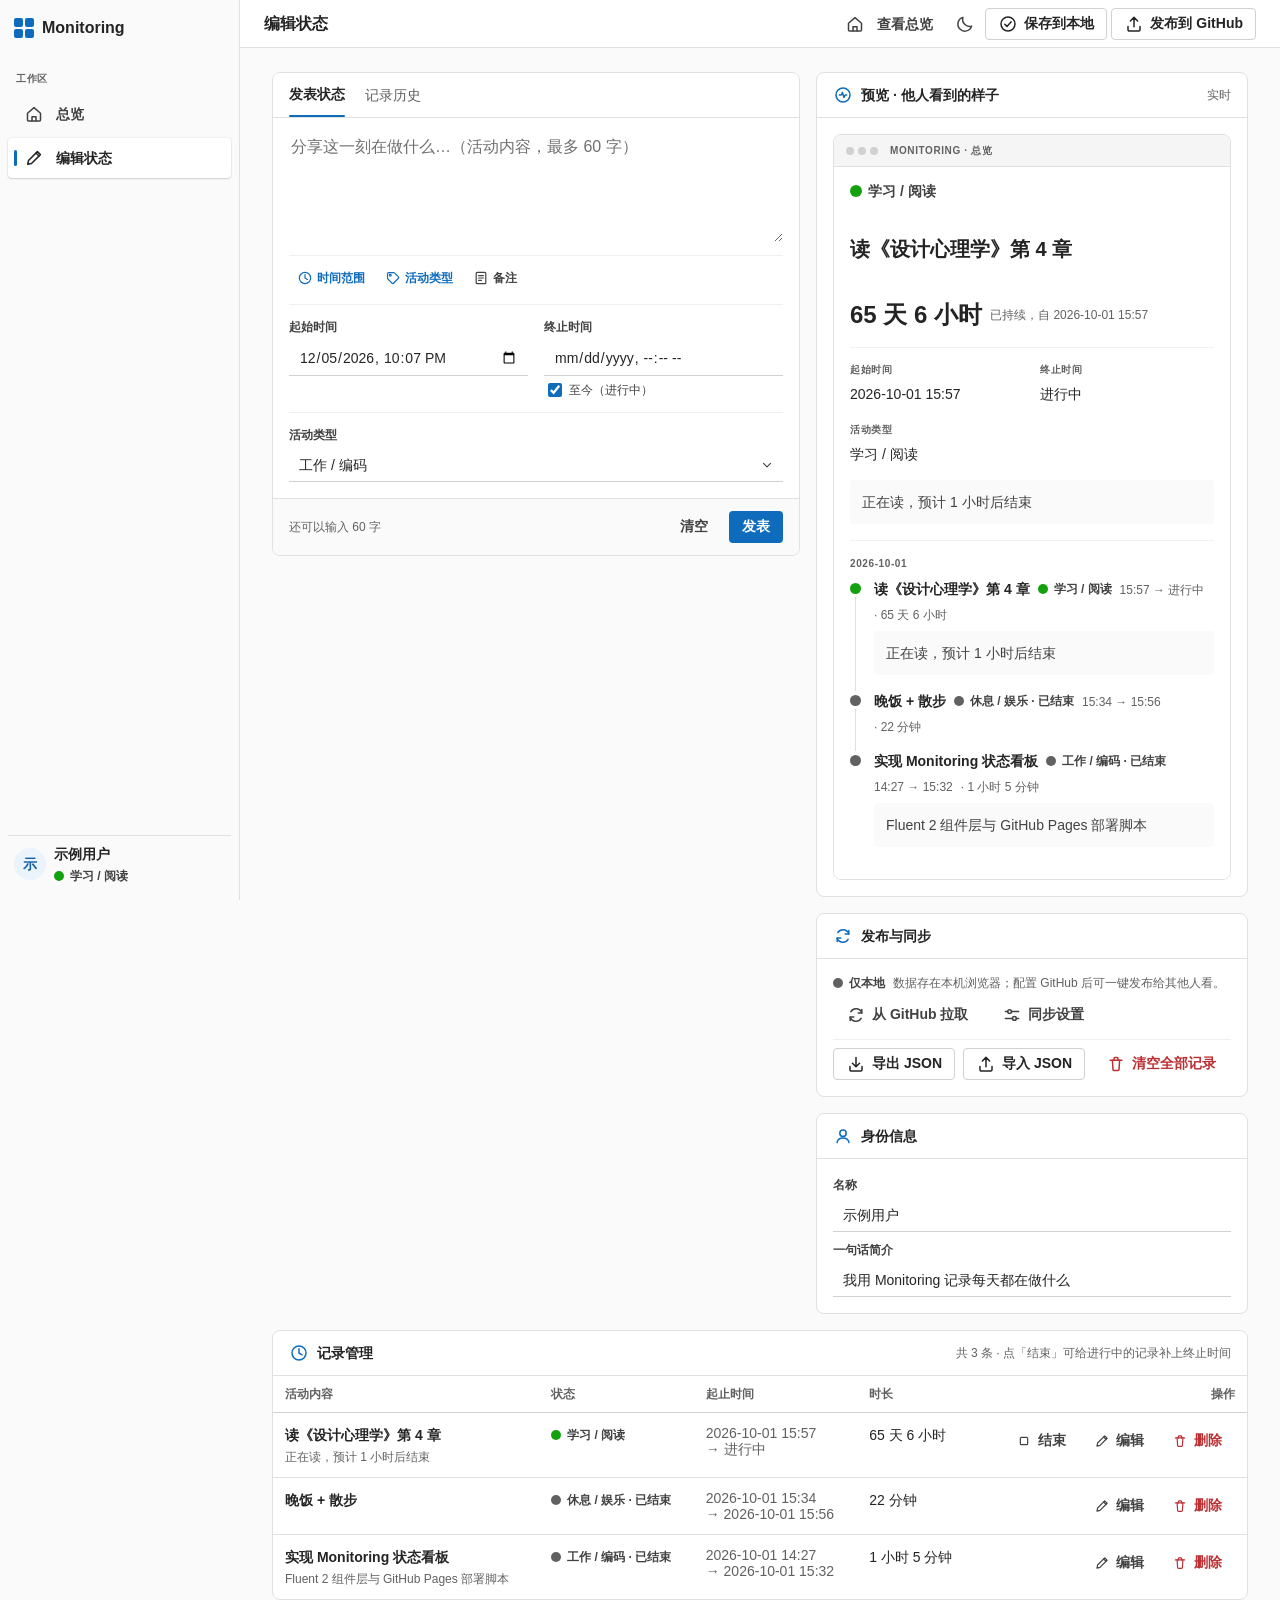
==== commit 19b67ab5: "perf(nav): 跨文档视图过渡 + 页面预取 + 首屏主题预设，消除切页闪白与卡顿" ====
--- a/edit.html
+++ b/edit.html
@@ -5,6 +5,9 @@
 <meta name="viewport" content="width=device-width, initial-scale=1">
 <title>Monitoring · 编辑状态</title>
 <meta name="color-scheme" content="light dark">
+<!-- 首屏前先定主题，避免切换页面时闪白 -->
+<script>try{var t=localStorage.getItem("monitoring:theme");if(t)document.documentElement.dataset.theme=t}catch(e){}</script>
+<link rel="prefetch" href="index.html">
 <link rel="icon" href="data:image/svg+xml,<svg xmlns='http://www.w3.org/2000/svg' viewBox='0 0 32 32'><rect width='32' height='32' rx='6' fill='%230f6cbd'/></svg>">
 <link rel="stylesheet" href="assets/tokens.min.css">
 <link rel="stylesheet" href="assets/app.css">
--- a/assets/app.css
+++ b/assets/app.css
@@ -729,6 +729,20 @@
 .preview-frame__dot { width: 8px; height: 8px; border-radius: var(--borderRadiusCircular); background: var(--colorNeutralStroke1); }
 .preview-frame__body { padding: var(--spacingHorizontalL); background: var(--colorNeutralBackground1); }
 
+/* ---------- 页面切换：跨文档视图过渡，导航栏保持不动 ---------- */
+@view-transition { navigation: auto; }
+
+.rail { view-transition-name: rail; }
+
+::view-transition-old(root) { animation: vt-out var(--durationFast) var(--curveAccelerateMid) both; }
+::view-transition-new(root) { animation: vt-in var(--durationNormal) var(--curveDecelerateMid) both; }
+/* 导航栏在两个页面间保持原位，不参与淡入淡出 */
+::view-transition-old(rail),
+::view-transition-new(rail) { animation: none; }
+
+@keyframes vt-out { to { opacity: 0; } }
+@keyframes vt-in { from { opacity: 0; } }
+
 /* ---------- 响应式：窄屏折叠导航栏 ---------- */
 @media (max-width: 1000px) {
   .grid-2 { grid-template-columns: minmax(0, 1fr); }
@@ -759,4 +773,7 @@
 
 @media (prefers-reduced-motion: reduce) {
   * { animation-duration: .01ms !important; transition-duration: .01ms !important; }
-}
+  ::view-transition-group(*),
+  ::view-transition-old(*),
+  ::view-transition-new(*) { animation: none !important; }
+}
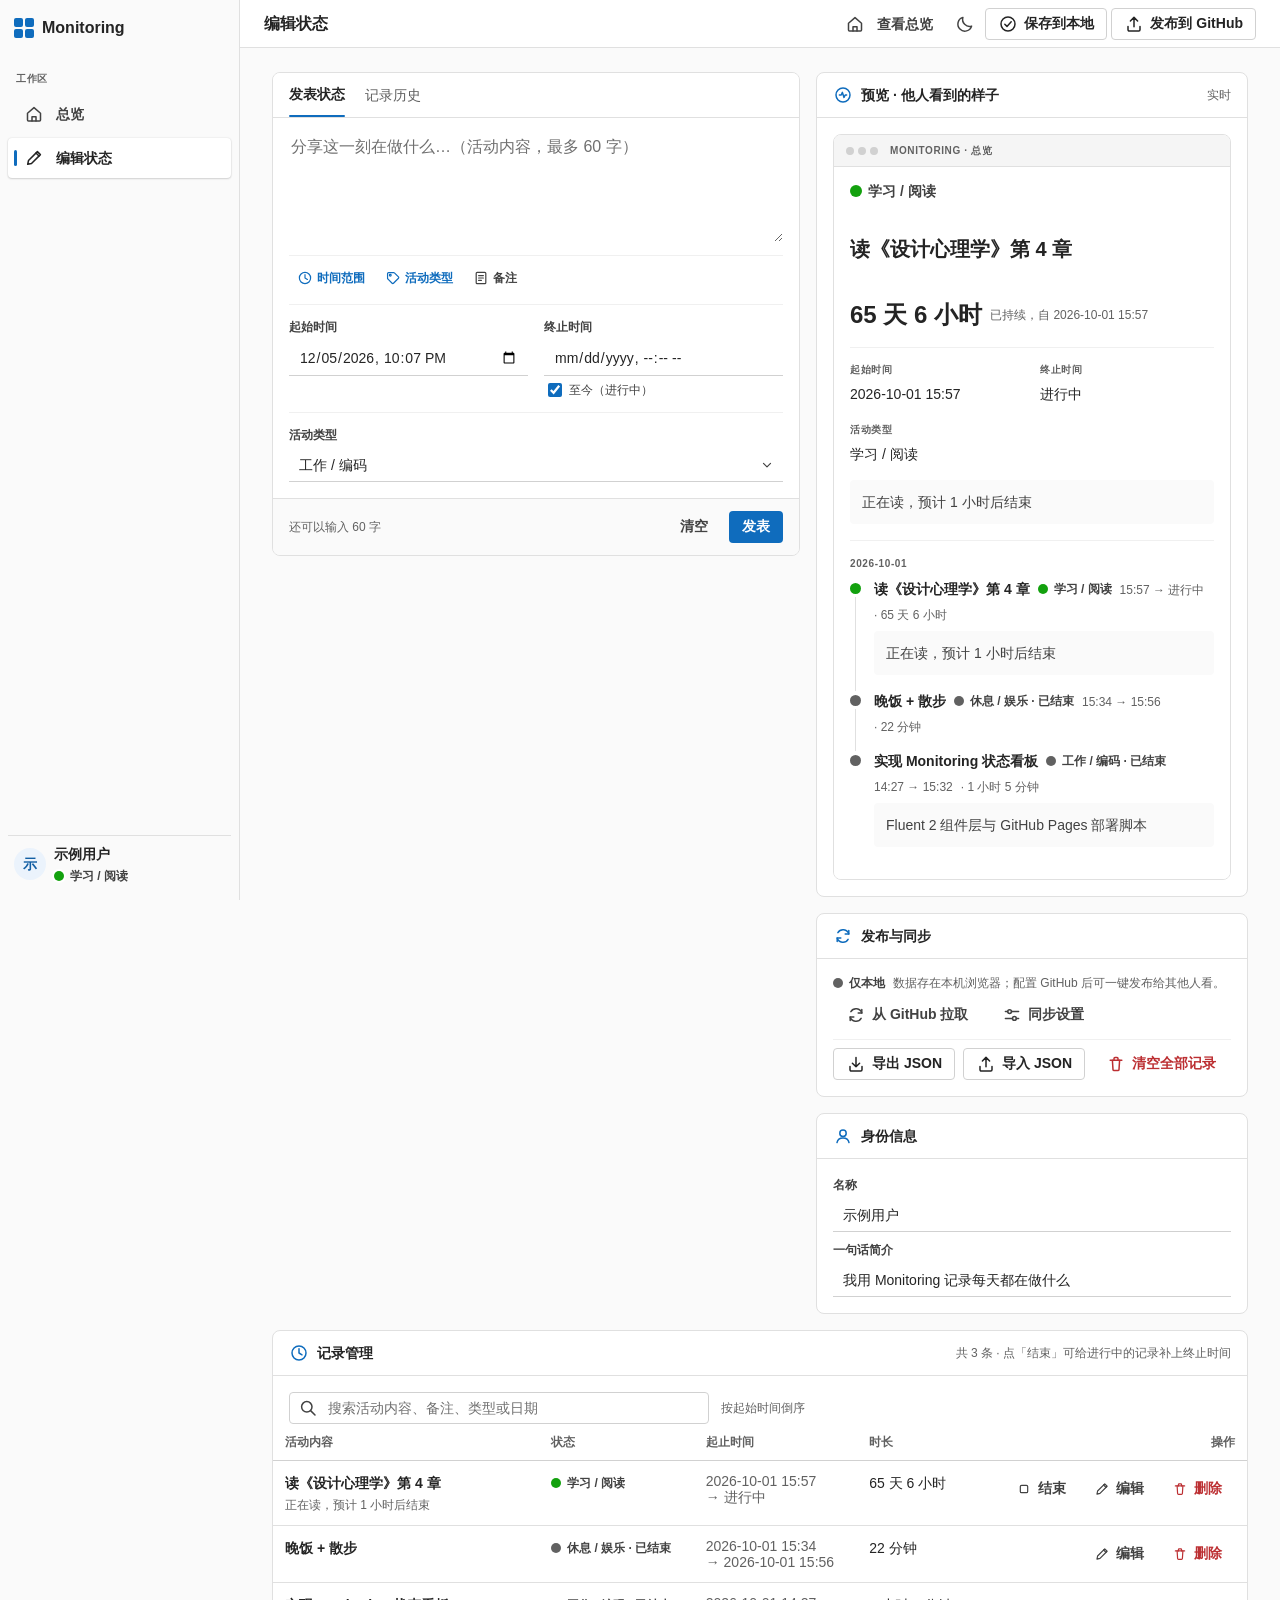
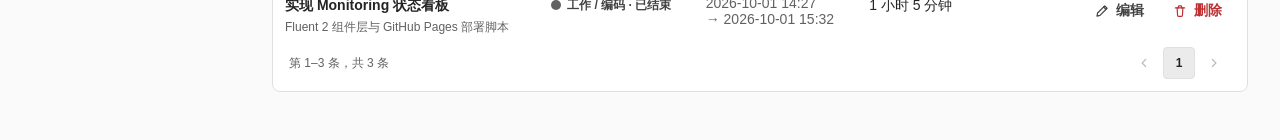
==== commit 66897997: "feat: 展示页与编辑页彻底分离（Pages 只发布只读页）+ 记录搜索/翻页 + 手机端无旁栏 + 数据预取优化切页" ====
--- a/edit.html
+++ b/edit.html
@@ -6,7 +6,8 @@
 <title>Monitoring · 编辑状态</title>
 <meta name="color-scheme" content="light dark">
 <!-- 首屏前先定主题，避免切换页面时闪白 -->
-<script>try{var t=localStorage.getItem("monitoring:theme");if(t)document.documentElement.dataset.theme=t}catch(e){}</script>
+<script>try{var t=localStorage.getItem("monitoring:theme");if(t)document.documentElement.dataset.theme=t}catch(e){}
+window.__DATA__=fetch("data/status.json").then(function(r){return r.ok?r.json():null}).catch(function(){return null});</script>
 <link rel="prefetch" href="index.html">
 <link rel="icon" href="data:image/svg+xml,<svg xmlns='http://www.w3.org/2000/svg' viewBox='0 0 32 32'><rect width='32' height='32' rx='6' fill='%230f6cbd'/></svg>">
 <link rel="stylesheet" href="assets/tokens.min.css">
@@ -32,6 +33,9 @@
   <symbol id="i-stop" viewBox="0 0 20 20"><rect x="5.4" y="5.4" width="9.2" height="9.2" rx="1.6"/></symbol>
   <symbol id="i-delete" viewBox="0 0 20 20"><path d="M4.2 6.2h11.6"/><path d="M8 6.2V4.6a1 1 0 0 1 1-1h2a1 1 0 0 1 1 1v1.6"/><path d="M6.4 6.2l.6 9.4a1.1 1.1 0 0 0 1.1 1h3.8a1.1 1.1 0 0 0 1.1-1l.6-9.4"/></symbol>
   <symbol id="i-chevron" viewBox="0 0 20 20"><path d="M5.6 8l4.4 4.4L14.4 8"/></symbol>
+  <symbol id="i-search" viewBox="0 0 20 20"><circle cx="8.8" cy="8.8" r="5.2"/><path d="M12.6 12.6 17 17"/></symbol>
+  <symbol id="i-chevron-left" viewBox="0 0 20 20"><path d="M12 5.6 7.6 10 12 14.4"/></symbol>
+  <symbol id="i-chevron-right" viewBox="0 0 20 20"><path d="M8 5.6 12.4 10 8 14.4"/></symbol>
   <symbol id="i-person" viewBox="0 0 20 20"><circle cx="10" cy="7.2" r="3.2"/><path d="M4 16.6c.6-3.2 3-4.6 6-4.6s5.4 1.4 6 4.6"/></symbol>
 </svg>
 
@@ -63,6 +67,14 @@
   <div class="main">
     <header class="commandbar">
       <span class="commandbar__title">编辑状态</span>
+      <nav class="commandbar__nav" aria-label="移动端导航">
+        <a class="btn btn--subtle btn--icon" href="index.html" aria-label="状态总览" title="状态总览">
+          <svg class="icon" width="20" height="20" viewBox="0 0 20 20" fill="none" stroke="currentColor" stroke-width="1.5" stroke-linecap="round" stroke-linejoin="round" aria-hidden="true"><use href="#i-home"></use></svg>
+        </a>
+        <a class="btn btn--subtle btn--icon" href="edit.html" aria-current="page" aria-label="编辑状态" title="编辑状态">
+          <svg class="icon" width="20" height="20" viewBox="0 0 20 20" fill="none" stroke="currentColor" stroke-width="1.5" stroke-linecap="round" stroke-linejoin="round" aria-hidden="true"><use href="#i-edit"></use></svg>
+        </a>
+      </nav>
       <span class="commandbar__spacer"></span>
       <div class="commandbar__group">
         <a class="navitem" style="height:32px" href="index.html">
@@ -239,6 +251,13 @@
             <span class="grow"></span>
             <span class="caption1" id="count-hint"></span>
           </div>
+          <div class="list-toolbar list-toolbar--card">
+            <label class="search" for="records-q">
+              <svg class="icon" width="20" height="20" viewBox="0 0 20 20" fill="none" stroke="currentColor" stroke-width="1.5" stroke-linecap="round" stroke-linejoin="round" aria-hidden="true"><use href="#i-search"></use></svg>
+              <input id="records-q" type="search" placeholder="搜索活动内容、备注、类型或日期" autocomplete="off">
+            </label>
+            <span class="caption1" id="records-hint"></span>
+          </div>
           <div class="table-scroll">
             <table class="table">
               <thead>
@@ -248,6 +267,7 @@
             </table>
           </div>
           <div id="records-empty"></div>
+          <div class="pager pager--card" id="records-pager"></div>
         </section>
 
         <p class="caption1" id="page-footer"></p>
--- a/assets/app.css
+++ b/assets/app.css
@@ -169,7 +169,7 @@
 
 .avatar--lg { width: 48px; height: 48px; font-size: var(--fontSizeBase400); }
 
-.main { display: flex; flex-direction: column; min-width: 0; }
+.main { display: flex; flex-direction: column; min-width: 0; min-height: 100vh; }
 
 /* 命令栏 */
 .commandbar {
@@ -186,6 +186,8 @@
 }
 
 .commandbar__title { font-size: var(--fontSizeBase400); font-weight: 600; }
+.commandbar__brand { display: flex; align-items: center; gap: var(--spacingHorizontalS); }
+.commandbar__nav { display: none; align-items: center; gap: var(--spacingHorizontalXXS); }
 .commandbar__spacer { flex: 1; }
 .commandbar__group { display: flex; align-items: center; gap: var(--spacingHorizontalXS); }
 
@@ -729,13 +731,94 @@
 .preview-frame__dot { width: 8px; height: 8px; border-radius: var(--borderRadiusCircular); background: var(--colorNeutralStroke1); }
 .preview-frame__body { padding: var(--spacingHorizontalL); background: var(--colorNeutralBackground1); }
 
+/* ---------- 搜索框 / 翻页器 ---------- */
+.list-toolbar {
+  display: flex;
+  align-items: center;
+  gap: var(--spacingHorizontalM);
+  flex-wrap: wrap;
+  margin-bottom: var(--spacingVerticalL);
+}
+
+.list-toolbar--card { margin: 0; padding: var(--spacingHorizontalL) var(--spacingHorizontalL) 0; }
+
+.search {
+  display: flex;
+  align-items: center;
+  gap: var(--spacingHorizontalS);
+  flex: 1 1 240px;
+  max-width: 420px;
+  height: 32px;
+  padding: 0 var(--spacingHorizontalS);
+  background: var(--colorNeutralBackground1);
+  border: 1px solid var(--colorNeutralStroke1);
+  border-bottom-color: var(--colorNeutralStrokeAccessible);
+  border-radius: var(--borderRadiusMedium);
+  transition: border-color var(--durationFaster) var(--curveEasyEase);
+}
+
+.search:focus-within { border-bottom: 2px solid var(--colorBrandStroke1); padding-bottom: 1px; }
+.search svg { color: var(--colorNeutralForeground2); }
+
+.search input {
+  flex: 1;
+  min-width: 0;
+  border: none;
+  outline: none;
+  background: transparent;
+  font-family: inherit;
+  font-size: var(--fontSizeBase300);
+  color: var(--colorNeutralForeground1);
+}
+
+.search input::placeholder { color: var(--colorNeutralForeground4); }
+.search input::-webkit-search-cancel-button { display: none; }
+
+.pager {
+  display: flex;
+  align-items: center;
+  justify-content: space-between;
+  gap: var(--spacingHorizontalM);
+  flex-wrap: wrap;
+  margin-top: var(--spacingVerticalL);
+  padding-top: var(--spacingVerticalM);
+  border-top: 1px solid var(--colorNeutralStroke3);
+}
+
+.pager--card { margin: 0; padding: 0 var(--spacingHorizontalL) var(--spacingVerticalM); border-top: 0; }
+.pager__pages { display: flex; align-items: center; gap: var(--spacingHorizontalXXS); }
+.pager__ellipsis { padding: 0 var(--spacingHorizontalXS); color: var(--colorNeutralForeground3); }
+
+.pagebtn {
+  display: inline-flex;
+  align-items: center;
+  justify-content: center;
+  min-width: 32px;
+  height: 32px;
+  padding: 0 var(--spacingHorizontalS);
+  border: 1px solid transparent;
+  border-radius: var(--borderRadiusMedium);
+  background: transparent;
+  color: var(--colorNeutralForeground2);
+  font-family: inherit;
+  font-size: var(--fontSizeBase200);
+  font-weight: 600;
+  font-variant-numeric: tabular-nums;
+  cursor: pointer;
+  transition: background var(--durationFaster) var(--curveEasyEase), color var(--durationFaster) var(--curveEasyEase);
+}
+
+.pagebtn:hover:not(:disabled) { background: var(--colorNeutralBackground1Hover); color: var(--colorNeutralForeground1); }
+.pagebtn[aria-current="page"] { background: var(--colorNeutralBackground1Selected); border-color: var(--colorNeutralStroke2); color: var(--colorNeutralForeground1); }
+.pagebtn:disabled { color: var(--colorNeutralForegroundDisabled); cursor: not-allowed; }
+
 /* ---------- 页面切换：跨文档视图过渡，导航栏保持不动 ---------- */
 @view-transition { navigation: auto; }
 
 .rail { view-transition-name: rail; }
 
-::view-transition-old(root) { animation: vt-out var(--durationFast) var(--curveAccelerateMid) both; }
-::view-transition-new(root) { animation: vt-in var(--durationNormal) var(--curveDecelerateMid) both; }
+::view-transition-old(root) { animation: vt-out var(--durationFaster) var(--curveEasyEase) both; }
+::view-transition-new(root) { animation: vt-in var(--durationFast) var(--curveEasyEase) both; }
 /* 导航栏在两个页面间保持原位，不参与淡入淡出 */
 ::view-transition-old(rail),
 ::view-transition-new(rail) { animation: none; }
@@ -749,17 +832,10 @@
 }
 
 @media (max-width: 900px) {
-  .layout { grid-template-columns: 48px minmax(0, 1fr); }
-  .rail { align-items: center; padding: var(--spacingVerticalS) var(--spacingHorizontalXS); }
-  .rail__brand { padding: 0; justify-content: center; }
-  .rail__brand span,
-  .navitem span,
-  .rail__label,
-  .rail__me .stack-xs { display: none; }
-  .navitem { justify-content: center; padding: 0; width: 40px; }
-  .navitem[aria-current="page"]::before { left: -2px; }
-  .rail__me { padding: var(--spacingVerticalS) 0; }
-  .commandbar { padding: 0 var(--spacingHorizontalM); }
+  /* 手机端不要侧边栏：导航收进命令栏 */
+  .layout { grid-template-columns: minmax(0, 1fr); }
+  .rail { display: none; }
+  .commandbar__nav { display: flex; }
   .content { padding: var(--spacingHorizontalL) var(--spacingHorizontalL) var(--spacingVerticalXXL); }
   .metrics { grid-template-columns: repeat(2, minmax(0, 1fr)); }
   .metric:nth-child(3) { border-left: 0; border-top: 1px solid var(--colorNeutralStroke2); }
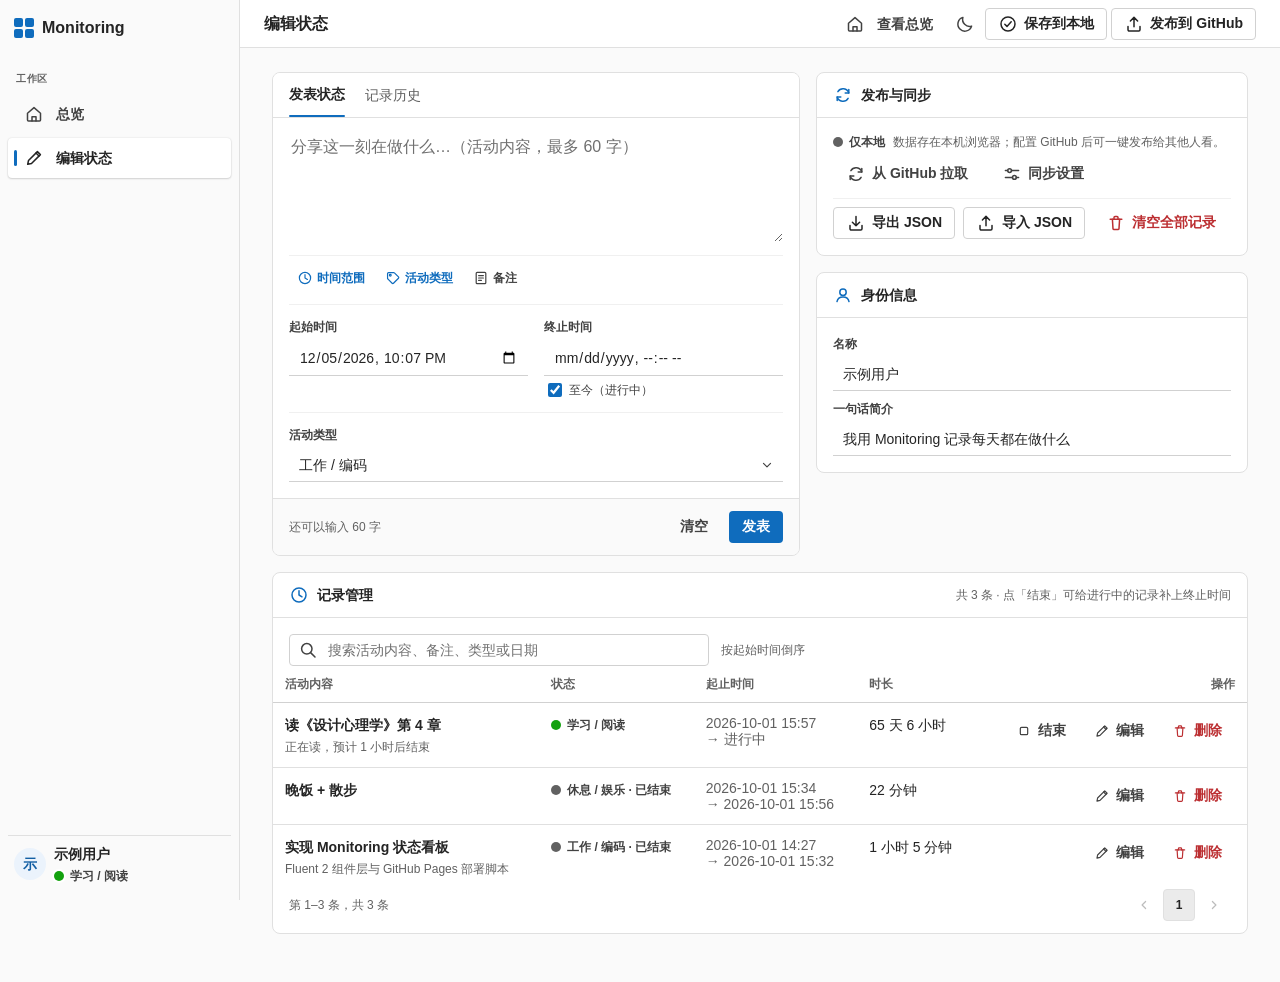
==== commit 1ed584d4: "chore(admin): 管理页移除实时预览卡片（页面/样式/逻辑一并清理）" ====
--- a/edit.html
+++ b/edit.html
@@ -165,30 +165,8 @@
             </div>
           </section>
 
-          <!-- 右：预览 / 同步 / 身份 -->
+          <!-- 右：同步 / 身份 -->
           <div class="stack">
-            <section class="card card--flush">
-              <div class="card__head">
-                <svg class="icon" width="20" height="20" viewBox="0 0 20 20" fill="none" stroke="currentColor" stroke-width="1.5" stroke-linecap="round" stroke-linejoin="round" aria-hidden="true"><use href="#i-pulse"></use></svg>
-                <span class="card__title">预览 · 他人看到的样子</span>
-                <span class="grow"></span>
-                <span class="caption1">实时</span>
-              </div>
-              <div class="card__body">
-                <div class="preview-frame">
-                  <div class="preview-frame__bar">
-                    <span class="preview-frame__dot"></span><span class="preview-frame__dot"></span><span class="preview-frame__dot"></span>
-                    <span class="caption2" style="margin-left: var(--spacingHorizontalS)">MONITORING · 总览</span>
-                  </div>
-                  <div class="preview-frame__body stack">
-                    <div id="preview-hero"></div>
-                    <hr class="divider">
-                    <div id="preview-timeline"></div>
-                  </div>
-                </div>
-              </div>
-            </section>
-
             <section class="card card--flush">
               <div class="card__head">
                 <svg class="icon" width="20" height="20" viewBox="0 0 20 20" fill="none" stroke="currentColor" stroke-width="1.5" stroke-linecap="round" stroke-linejoin="round" aria-hidden="true"><use href="#i-sync"></use></svg>
--- a/assets/app.css
+++ b/assets/app.css
@@ -726,11 +726,6 @@
 .hide { display: none !important; }
 .divider { height: 1px; border: 0; margin: 0; background: var(--colorNeutralStroke3); }
 
-.preview-frame { border: 1px solid var(--colorNeutralStroke2); border-radius: var(--borderRadiusXLarge); overflow: hidden; background: var(--colorNeutralBackground1); }
-.preview-frame__bar { display: flex; align-items: center; gap: var(--spacingHorizontalXS); height: 32px; padding: 0 var(--spacingHorizontalM); background: var(--colorNeutralBackground3); border-bottom: 1px solid var(--colorNeutralStroke2); }
-.preview-frame__dot { width: 8px; height: 8px; border-radius: var(--borderRadiusCircular); background: var(--colorNeutralStroke1); }
-.preview-frame__body { padding: var(--spacingHorizontalL); background: var(--colorNeutralBackground1); }
-
 /* ---------- 搜索框 / 翻页器 ---------- */
 .list-toolbar {
   display: flex;
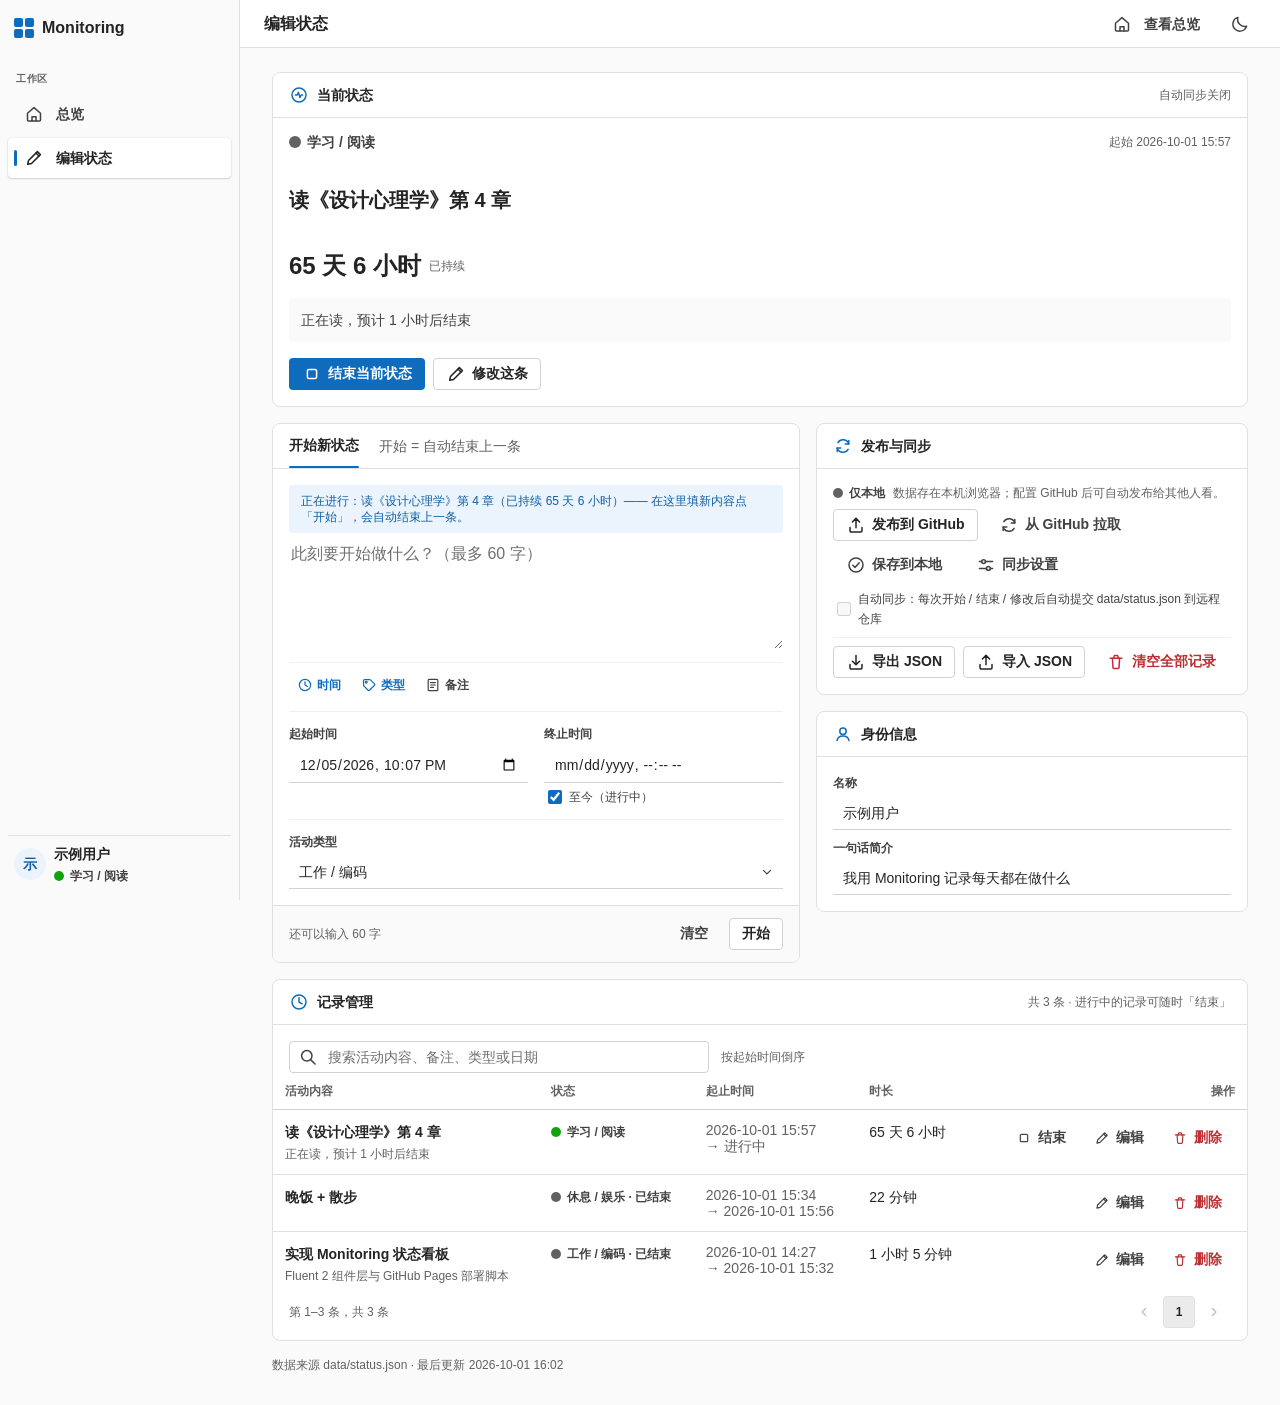
==== commit cfe22df6: "feat(admin): 改为状态机（开始/结束/补记）+ 自动同步开关 + 手机端单列卡片排版" ====
--- a/edit.html
+++ b/edit.html
@@ -5,15 +5,15 @@
 <meta name="viewport" content="width=device-width, initial-scale=1">
 <title>Monitoring · 编辑状态</title>
 <meta name="color-scheme" content="light dark">
-<!-- 首屏前先定主题，避免切换页面时闪白 -->
 <script>try{var t=localStorage.getItem("monitoring:theme");if(t)document.documentElement.dataset.theme=t}catch(e){}
 window.__DATA__=fetch("data/status.json").then(function(r){return r.ok?r.json():null}).catch(function(){return null});</script>
+<link rel="icon" href="data:image/svg+xml,<svg xmlns='http://www.w3.org/2000/svg' viewBox='0 0 32 32'><rect width='32' height='32' rx='6' fill='%230f6cbd'/></svg>">
 <link rel="prefetch" href="index.html">
-<link rel="icon" href="data:image/svg+xml,<svg xmlns='http://www.w3.org/2000/svg' viewBox='0 0 32 32'><rect width='32' height='32' rx='6' fill='%230f6cbd'/></svg>">
 <link rel="stylesheet" href="assets/tokens.min.css">
 <link rel="stylesheet" href="assets/app.css">
 </head>
 <body>
+<!-- 本地管理页：不会部署到 GitHub Pages（Pages 白名单只含 index.html 与只读资源） -->
 <svg xmlns="http://www.w3.org/2000/svg" style="display:none" aria-hidden="true">
   <symbol id="i-home" viewBox="0 0 20 20"><path d="M3.5 9.2 10 3.6l6.5 5.6V16a1 1 0 0 1-1 1h-11a1 1 0 0 1-1-1z"/><path d="M8 17v-4.2h4V17"/></symbol>
   <symbol id="i-edit" viewBox="0 0 20 20"><path d="M13.4 3.6l3 3-8.9 8.9-3.8.8.8-3.8z"/><path d="M12 5l3 3"/></symbol>
@@ -21,9 +21,8 @@
   <symbol id="i-tag" viewBox="0 0 20 20"><path d="M3.2 10.9V4.4a1.2 1.2 0 0 1 1.2-1.2h6.5a1.2 1.2 0 0 1 .85.35l5.1 5.1a1.2 1.2 0 0 1 0 1.7l-6.25 6.25a1.2 1.2 0 0 1-1.7 0l-5.1-5.1a1.2 1.2 0 0 1-.35-.85z"/><circle cx="6.6" cy="6.6" r="1.1"/></symbol>
   <symbol id="i-note" viewBox="0 0 20 20"><path d="M5.2 3h9.6a1.2 1.2 0 0 1 1.2 1.2v11.6a1.2 1.2 0 0 1-1.2 1.2H5.2A1.2 1.2 0 0 1 4 15.8V4.2A1.2 1.2 0 0 1 5.2 3z"/><path d="M7 7h6M7 10h6M7 13h3.5"/></symbol>
   <symbol id="i-pulse" viewBox="0 0 20 20"><circle cx="10" cy="10" r="7"/><path d="M6.4 10h1.8l1.2-2.6 1.6 5 1.2-2.4h1.4"/></symbol>
-  <symbol id="i-info" viewBox="0 0 20 20"><circle cx="10" cy="10" r="7"/><path d="M10 9v4.6M10 6.5h.01"/></symbol>
+  <symbol id="i-check" viewBox="0 0 20 20"><circle cx="10" cy="10" r="7"/><path d="M6.8 10.2l2.2 2.2 4.2-4.6"/></symbol>
   <symbol id="i-error" viewBox="0 0 20 20"><circle cx="10" cy="10" r="7"/><path d="M10 6.4v4.4M10 13.4h.01"/></symbol>
-  <symbol id="i-check" viewBox="0 0 20 20"><circle cx="10" cy="10" r="7"/><path d="M6.8 10.2l2.2 2.2 4.2-4.6"/></symbol>
   <symbol id="i-moon" viewBox="0 0 20 20"><path d="M16.6 12.1A7 7 0 0 1 7.9 3.4a7 7 0 1 0 8.7 8.7z"/></symbol>
   <symbol id="i-sun" viewBox="0 0 20 20"><circle cx="10" cy="10" r="3.4"/><path d="M10 2.6v1.6M10 15.8v1.6M17.4 10h-1.6M4.2 10H2.6M15.2 4.8l-1.1 1.1M5.9 14.1l-1.1 1.1M15.2 15.2l-1.1-1.1M5.9 5.9 4.8 4.8"/></symbol>
   <symbol id="i-upload" viewBox="0 0 20 20"><path d="M10 12.8V3.4M6.4 7 10 3.4 13.6 7"/><path d="M4 12.4v3.4a1.2 1.2 0 0 0 1.2 1.2h9.6a1.2 1.2 0 0 0 1.2-1.2v-3.4"/></symbol>
@@ -76,46 +75,48 @@
         </a>
       </nav>
       <span class="commandbar__spacer"></span>
-      <div class="commandbar__group">
-        <a class="navitem" style="height:32px" href="index.html">
-          <svg class="icon" width="20" height="20" viewBox="0 0 20 20" fill="none" stroke="currentColor" stroke-width="1.5" stroke-linecap="round" stroke-linejoin="round" aria-hidden="true"><use href="#i-home"></use></svg>
-          <span>查看总览</span>
-        </a>
-        <button class="btn btn--subtle btn--icon" type="button" data-theme-toggle aria-label="切换主题"></button>
-        <button class="btn btn--secondary" id="save-local" type="button">
-          <svg class="icon" width="20" height="20" viewBox="0 0 20 20" fill="none" stroke="currentColor" stroke-width="1.5" stroke-linecap="round" stroke-linejoin="round" aria-hidden="true"><use href="#i-check"></use></svg>
-          保存到本地
-        </button>
-        <button class="btn btn--secondary" id="push-btn" type="button">
-          <svg class="icon" width="20" height="20" viewBox="0 0 20 20" fill="none" stroke="currentColor" stroke-width="1.5" stroke-linecap="round" stroke-linejoin="round" aria-hidden="true"><use href="#i-upload"></use></svg>
-          发布到 GitHub
-        </button>
-      </div>
+      <a class="navitem navitem--bar" href="index.html">
+        <svg class="icon" width="20" height="20" viewBox="0 0 20 20" fill="none" stroke="currentColor" stroke-width="1.5" stroke-linecap="round" stroke-linejoin="round" aria-hidden="true"><use href="#i-home"></use></svg>
+        <span>查看总览</span>
+      </a>
+      <button class="btn btn--subtle btn--icon" type="button" data-theme-toggle aria-label="切换主题"></button>
     </header>
 
     <main class="content">
       <div class="stack">
+        <!-- 1. 当前状态控制台：开始 / 结束 的唯一主操作区 -->
+        <section class="card card--flush" aria-live="polite">
+          <div class="card__head">
+            <svg class="icon" width="20" height="20" viewBox="0 0 20 20" fill="none" stroke="currentColor" stroke-width="1.5" stroke-linecap="round" stroke-linejoin="round" aria-hidden="true"><use href="#i-pulse"></use></svg>
+            <span class="card__title">当前状态</span>
+            <span class="grow"></span>
+            <span class="caption1" id="sync-flag"></span>
+          </div>
+          <div class="card__body" id="now-body"></div>
+        </section>
+
         <div class="grid-2">
-          <!-- 左：QQ 空间式发表框 -->
+          <!-- 2. 左：开始新状态 / 补记 / 编辑 -->
           <section class="composer" aria-label="状态编辑器">
             <div class="composer__tabs" role="tablist">
-              <button class="composer__tab" role="tab" aria-selected="true" id="composer-tab">发表状态</button>
-              <span class="composer__tab composer__tab--muted">记录历史</span>
+              <button class="composer__tab" role="tab" aria-selected="true" id="composer-tab">开始新状态</button>
+              <span class="composer__tab composer__tab--muted">开始 = 自动结束上一条</span>
             </div>
 
             <div class="composer__body">
+              <div class="now-hint" id="running-hint" hidden></div>
               <label class="hide" for="activity">活动内容</label>
               <textarea class="composer__editable" id="activity" maxlength="60"
-                placeholder="分享这一刻在做什么…（活动内容，最多 60 字）"></textarea>
+                placeholder="此刻要开始做什么？（最多 60 字）"></textarea>
 
               <div class="composer__toolbar">
                 <button class="tool" type="button" data-toggle="time" aria-expanded="true">
                   <svg class="icon" width="16" height="16" viewBox="0 0 20 20" fill="none" stroke="currentColor" stroke-width="1.5" stroke-linecap="round" stroke-linejoin="round" aria-hidden="true"><use href="#i-clock"></use></svg>
-                  时间范围
+                  时间
                 </button>
                 <button class="tool" type="button" data-toggle="kind" aria-expanded="true">
                   <svg class="icon" width="16" height="16" viewBox="0 0 20 20" fill="none" stroke="currentColor" stroke-width="1.5" stroke-linecap="round" stroke-linejoin="round" aria-hidden="true"><use href="#i-tag"></use></svg>
-                  活动类型
+                  类型
                 </button>
                 <button class="tool" type="button" data-toggle="note" aria-expanded="false">
                   <svg class="icon" width="16" height="16" viewBox="0 0 20 20" fill="none" stroke="currentColor" stroke-width="1.5" stroke-linecap="round" stroke-linejoin="round" aria-hidden="true"><use href="#i-note"></use></svg>
@@ -160,12 +161,12 @@
               <div class="row">
                 <button class="btn btn--subtle hide" id="cancel-edit" type="button">取消编辑</button>
                 <button class="btn btn--subtle" id="reset-btn" type="button">清空</button>
-                <button class="btn btn--primary" id="submit-btn" type="button">发表</button>
+                <button class="btn btn--secondary" id="submit-btn" type="button">开始</button>
               </div>
             </div>
           </section>
 
-          <!-- 右：同步 / 身份 -->
+          <!-- 3. 右：同步 / 身份 -->
           <div class="stack">
             <section class="card card--flush">
               <div class="card__head">
@@ -174,30 +175,42 @@
               </div>
               <div class="card__body stack-s">
                 <div class="row" id="sync-state"></div>
-                <div class="row">
+                <div class="actions-row">
+                  <button class="btn btn--secondary" id="push-btn" type="button">
+                    <svg class="icon" width="20" height="20" viewBox="0 0 20 20" fill="none" stroke="currentColor" stroke-width="1.5" stroke-linecap="round" stroke-linejoin="round" aria-hidden="true"><use href="#i-upload"></use></svg>
+                    <span>发布到 GitHub</span>
+                  </button>
                   <button class="btn btn--subtle" id="pull-btn" type="button">
                     <svg class="icon" width="20" height="20" viewBox="0 0 20 20" fill="none" stroke="currentColor" stroke-width="1.5" stroke-linecap="round" stroke-linejoin="round" aria-hidden="true"><use href="#i-sync"></use></svg>
-                    从 GitHub 拉取
+                    <span>从 GitHub 拉取</span>
+                  </button>
+                  <button class="btn btn--subtle" id="save-local" type="button">
+                    <svg class="icon" width="20" height="20" viewBox="0 0 20 20" fill="none" stroke="currentColor" stroke-width="1.5" stroke-linecap="round" stroke-linejoin="round" aria-hidden="true"><use href="#i-check"></use></svg>
+                    <span>保存到本地</span>
                   </button>
                   <button class="btn btn--subtle" id="sync-btn" type="button">
                     <svg class="icon" width="20" height="20" viewBox="0 0 20 20" fill="none" stroke="currentColor" stroke-width="1.5" stroke-linecap="round" stroke-linejoin="round" aria-hidden="true"><use href="#i-options"></use></svg>
-                    同步设置
-                  </button>
-                </div>
+                    <span>同步设置</span>
+                  </button>
+                </div>
+                <label class="check" for="auto-sync">
+                  <input type="checkbox" id="auto-sync">
+                  自动同步：每次开始 / 结束 / 修改后自动提交 data/status.json 到远程仓库
+                </label>
                 <hr class="divider">
-                <div class="row">
+                <div class="actions-row">
                   <button class="btn btn--secondary" id="export-btn" type="button">
                     <svg class="icon" width="20" height="20" viewBox="0 0 20 20" fill="none" stroke="currentColor" stroke-width="1.5" stroke-linecap="round" stroke-linejoin="round" aria-hidden="true"><use href="#i-download"></use></svg>
-                    导出 JSON
+                    <span>导出 JSON</span>
                   </button>
                   <button class="btn btn--secondary" id="import-btn" type="button">
                     <svg class="icon" width="20" height="20" viewBox="0 0 20 20" fill="none" stroke="currentColor" stroke-width="1.5" stroke-linecap="round" stroke-linejoin="round" aria-hidden="true"><use href="#i-upload"></use></svg>
-                    导入 JSON
+                    <span>导入 JSON</span>
                   </button>
                   <input class="hide" type="file" id="import-file" accept="application/json">
                   <button class="btn btn--danger" id="clear-btn" type="button">
                     <svg class="icon" width="20" height="20" viewBox="0 0 20 20" fill="none" stroke="currentColor" stroke-width="1.5" stroke-linecap="round" stroke-linejoin="round" aria-hidden="true"><use href="#i-delete"></use></svg>
-                    清空全部记录
+                    <span>清空全部记录</span>
                   </button>
                 </div>
               </div>
@@ -222,6 +235,7 @@
           </div>
         </div>
 
+        <!-- 4. 记录管理 -->
         <section class="card card--flush">
           <div class="card__head">
             <svg class="icon" width="20" height="20" viewBox="0 0 20 20" fill="none" stroke="currentColor" stroke-width="1.5" stroke-linecap="round" stroke-linejoin="round" aria-hidden="true"><use href="#i-clock"></use></svg>
@@ -261,7 +275,7 @@
       <span class="avatar" aria-hidden="true"><svg class="icon" width="20" height="20" viewBox="0 0 20 20" fill="none" stroke="currentColor" stroke-width="1.5" stroke-linecap="round" stroke-linejoin="round"><use href="#i-sync"></use></svg></span>
       <div class="stack-xs">
         <h2 class="subtitle2" id="sync-title">GitHub 同步设置</h2>
-        <p class="caption1">保存时直接向仓库提交 <span class="mono">data/status.json</span>，GitHub Pages 会自动重新发布。Token 只存在本机 localStorage；建议使用只勾选 <span class="mono">Contents: Read and write</span> 的细粒度 Token。</p>
+        <p class="caption1">每次开始 / 结束 / 修改都会重新生成 <span class="mono">data/status.json</span> 的内容并提交到仓库，GitHub Pages 随后自动重新发布。Token 只存在本机 localStorage；建议使用只勾选 <span class="mono">Contents: Read and write</span> 的细粒度 Token。</p>
       </div>
     </div>
     <div class="field">
@@ -284,6 +298,10 @@
       <label class="field__label" for="cfg-token">个人访问令牌（PAT）</label>
       <input class="input" id="cfg-token" type="password" placeholder="github_pat_..." autocomplete="off">
     </div>
+    <label class="check" for="cfg-auto">
+      <input type="checkbox" id="cfg-auto">
+      保存后开启自动同步
+    </label>
     <div class="row row--between">
       <button class="btn btn--danger" id="sync-clear" type="button">清除配置</button>
       <span class="grow"></span>
--- a/assets/app.css
+++ b/assets/app.css
@@ -639,6 +639,24 @@
   gap: var(--spacingHorizontalXXS);
 }
 
+/* ---------- 当前状态控制台 / 同步卡 ---------- */
+.actions-row { display: flex; align-items: center; gap: var(--spacingHorizontalS); flex-wrap: wrap; }
+
+.now-hint {
+  display: block;
+  padding: var(--spacingHorizontalS) var(--spacingHorizontalM);
+  margin-bottom: var(--spacingVerticalS);
+  border-radius: var(--borderRadiusMedium);
+  background: var(--colorBrandBackground2);
+  color: var(--colorBrandForeground2);
+  font-size: var(--fontSizeBase200);
+  line-height: 16px;
+}
+
+.now-hint[hidden] { display: none; }
+.cell-note { margin-top: var(--spacingVerticalXS); }
+.navitem--bar { height: 32px; }
+
 /* ---------- 对话框 ---------- */
 .dialog-backdrop {
   position: fixed;
@@ -837,9 +855,71 @@
   .metric:nth-child(4) { border-top: 1px solid var(--colorNeutralStroke2); }
 }
 
-@media (max-width: 640px) {
-  .table th:nth-child(2), .table td:nth-child(2),
-  .table th:nth-child(4), .table td:nth-child(4) { display: none; }
+/* ---------- 手机排版（≤768px）：单列 / 卡片化 / 触达目标 ≥ 40px ---------- */
+@media (max-width: 768px) {
+  .commandbar { padding: 0 var(--spacingHorizontalM); }
+  .commandbar__title { font-size: var(--fontSizeBase300); }
+  .navitem--bar { display: none; }
+  #me-presence { display: none; }
+
+  .content { padding: var(--spacingHorizontalM) var(--spacingHorizontalM) var(--spacingVerticalXXXL); }
+  .stack { gap: var(--spacingVerticalM); }
+  .grid-2 { gap: var(--spacingVerticalM); }
+  .card__head { padding: var(--spacingHorizontalM); }
+  .card__body, .composer__body, .composer__footer, .list-toolbar--card, .pager--card { padding-left: var(--spacingHorizontalM); padding-right: var(--spacingHorizontalM); }
+
+  .metrics { grid-template-columns: repeat(2, minmax(0, 1fr)); }
+  .metric { padding: var(--spacingHorizontalM); }
+  .metric__value { font-size: var(--fontSizeBase500); line-height: 28px; }
+
+  .hero__activity { font-size: var(--fontSizeBase400); line-height: 22px; }
+  .hero__timer { font-size: var(--fontSizeBase500); line-height: 28px; }
+  .meta-grid { grid-template-columns: repeat(2, minmax(0, 1fr)); gap: var(--spacingHorizontalM); }
+  .identity { gap: var(--spacingHorizontalS); }
+
+  .btn { min-height: 40px; }
+  .btn--icon { width: 40px; }
+  .tool { height: 36px; }
+  .pagebtn { min-width: 40px; height: 40px; }
+  .actions-row { width: 100%; }
+  .actions-row .btn { flex: 1 1 auto; }
+
+  .search { flex: 1 1 100%; max-width: none; height: 40px; }
+  .list-toolbar { gap: var(--spacingHorizontalS); }
+  .pager { justify-content: center; text-align: center; }
+  .pager__pages { flex-wrap: wrap; justify-content: center; }
+
+  .dialog { padding: var(--spacingHorizontalL); }
+  .toasts { left: var(--spacingHorizontalM); right: var(--spacingHorizontalM); bottom: var(--spacingVerticalM); }
+  .toast { min-width: 0; max-width: none; }
+
+  /* 记录表格 → 卡片列表（每行一条记录） */
+  .table-scroll { overflow: visible; }
+  .table { min-width: 0; }
+  .table thead { display: none; }
+  .table, .table tbody, .table tr, .table td { display: block; width: auto; }
+  .table tbody tr {
+    padding: var(--spacingHorizontalM);
+    border-bottom: 1px solid var(--colorNeutralStroke2);
+  }
+  .table tbody tr:last-child { border-bottom: 0; }
+  .table tbody tr:hover td { background: transparent; }
+  .table td { padding: 0; border: 0; }
+  .table td + td { margin-top: var(--spacingVerticalS); }
+  .table td[data-label] { display: block; text-align: right; }
+  .table td[data-label]::before {
+    content: attr(data-label);
+    float: left;
+    font-size: var(--fontSizeBase200);
+    line-height: 20px;
+    color: var(--colorNeutralForeground3);
+  }
+  .table td:last-child { white-space: normal; }
+  .row-actions { justify-content: flex-end; }
+}
+
+@media (max-width: 480px) {
+  .commandbar .rail__logo { display: none; }
 }
 
 @media (prefers-reduced-motion: reduce) {
